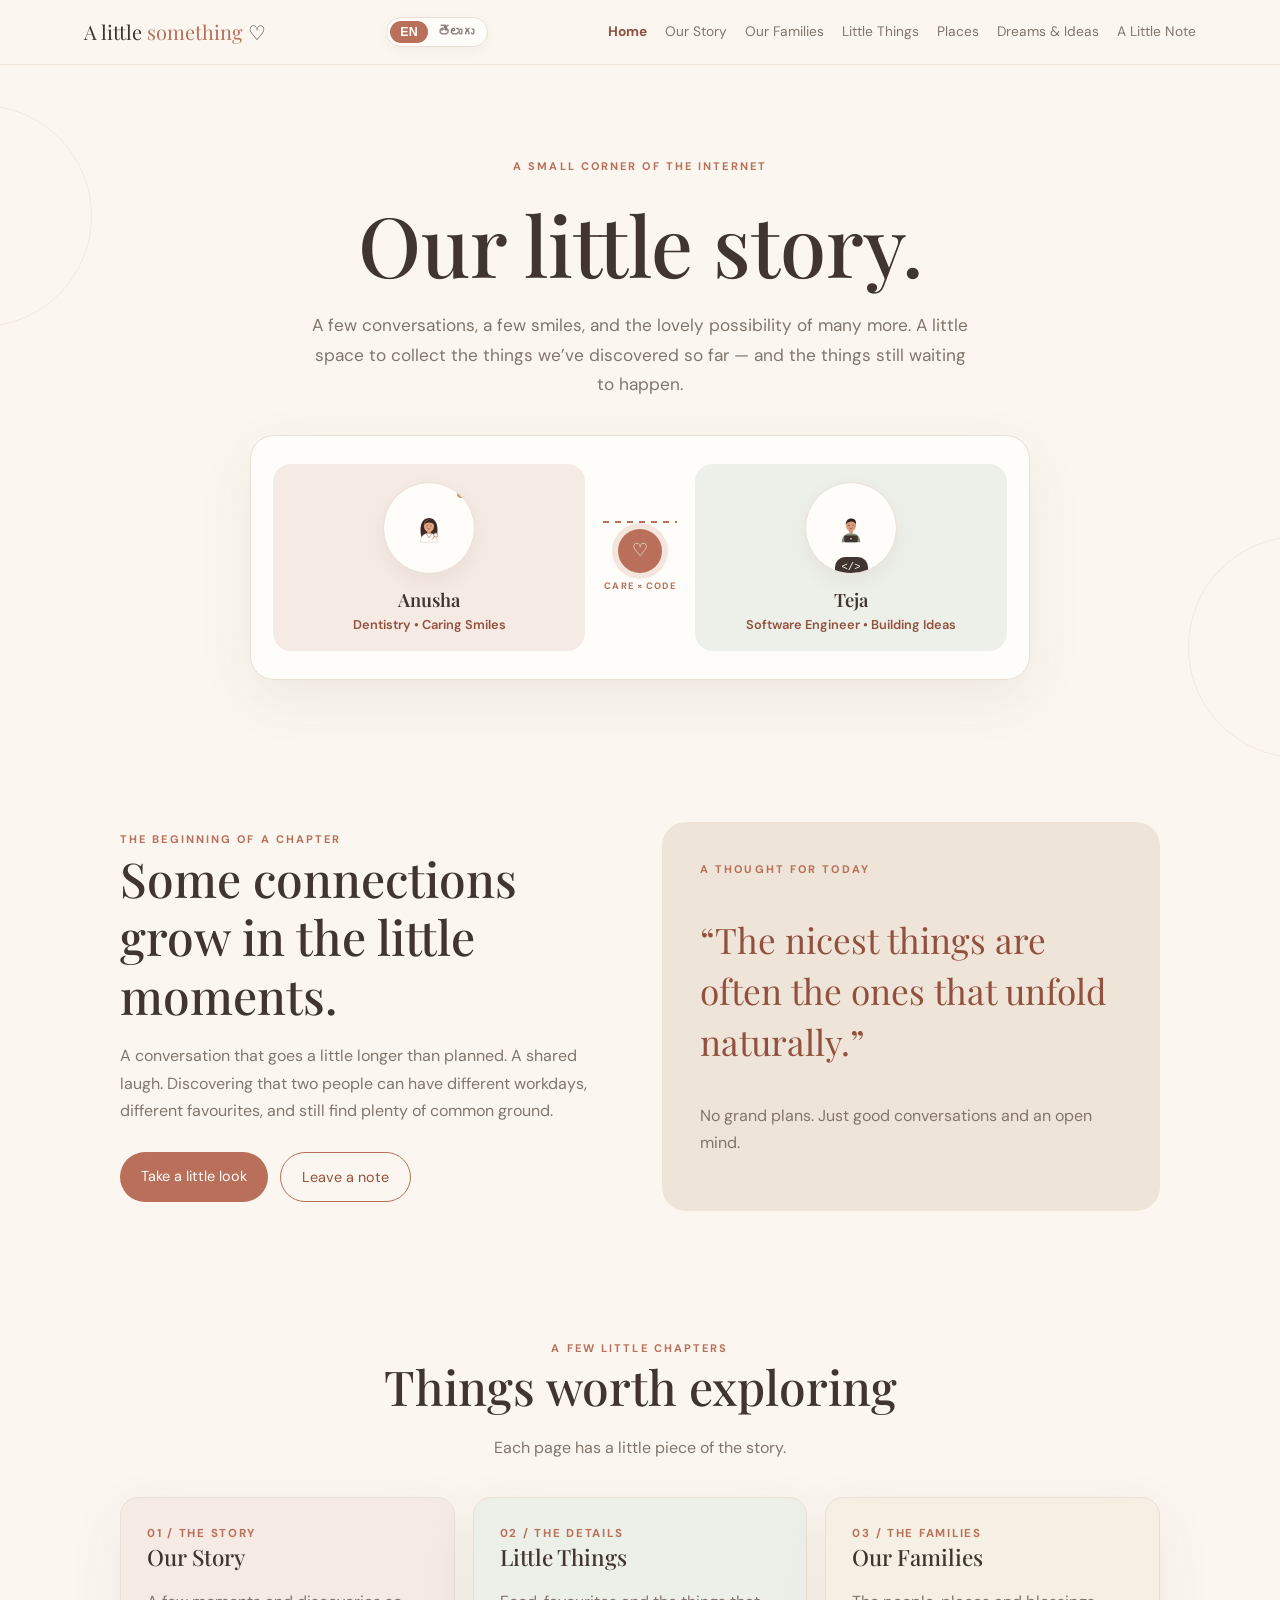
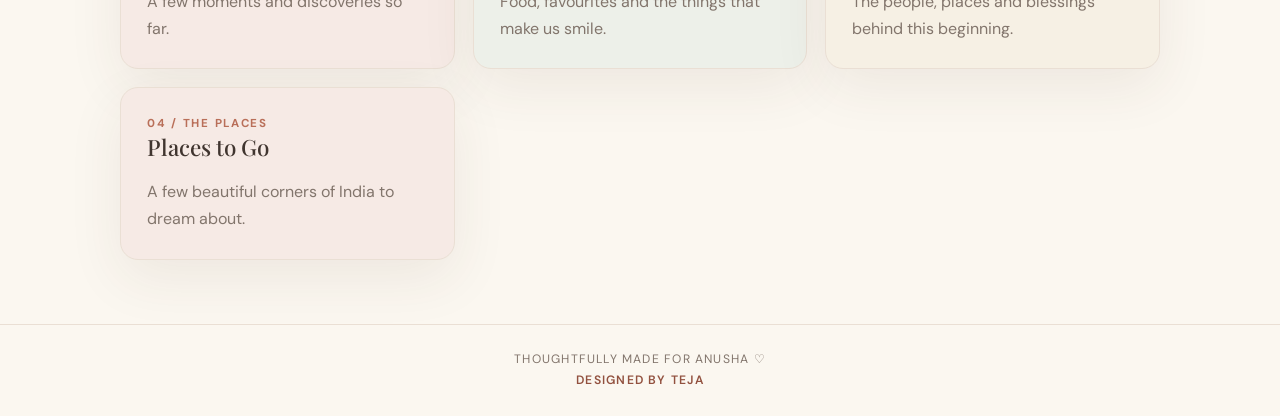
==== index.html @ d10ce938 "Add files via upload" ====
<!doctype html>
<html lang="en">
<head>
  <meta charset="utf-8">
  <meta name="viewport" content="width=device-width, initial-scale=1">
  <meta name="robots" content="noindex, nofollow">
  <meta name="theme-color" content="#fbf7f0">
  <meta name="description" content="A little something, thoughtfully made for Anusha.">
  <title>Home | A little something</title>
  <link rel="stylesheet" href="styles.css">
</head>
<body>
<header class="site-header">
  <div class="nav-wrap">
    <a class="brand" href="index.html" data-i18n="brand">A little <span>something</span> ♡</a>
    <div class="header-controls">
      <button id="langToggle" class="lang-toggle" type="button" aria-label="Switch language">
        <span class="lang-opt active" data-lang="en">EN</span>
        <span class="lang-opt" data-lang="te">తెలుగు</span>
      </button>
      <button class="menu-toggle" type="button" aria-label="Toggle navigation">Menu</button>
    </div>
    <nav class="nav">
      <a href="index.html" data-i18n="nav.home">Home</a>
      <a href="our-story.html" data-i18n="nav.story">Our Story</a>
      <a href="our-families.html" data-i18n="nav.families">Our Families</a>
      <a href="little-things.html" data-i18n="nav.things">Little Things</a>
      <a href="places.html" data-i18n="nav.places">Places</a>
      <a href="dreams.html" data-i18n="nav.dreams">Dreams & Ideas</a>
      <a href="a-little-note.html" data-i18n="nav.note">A Little Note</a>
    </nav>
  </div>
</header>
<main>
  <section class="hero">
    <div class="container reveal">
      <div class="eyebrow" data-i18n="home.eyebrow">A small corner of the internet</div>
      <h1 data-i18n="home.title">Our little story.</h1>
      <p class="lead" data-i18n="home.lead">A few conversations, a few smiles, and the lovely possibility of many more. A little space to collect the things we’ve discovered so far — and the things still waiting to happen.</p>
      <div class="duo-stage" aria-label="Anusha Dentistry and Teja Software Engineering 2D illustration">
        <div class="duo-node anusha-node">
          <div class="duo-icon-box" style="width:92px;height:92px;overflow:hidden">
            <span class="sparkle-dot"></span>
            <!-- 2D Human-Emulated Dentist Portrait (Anusha) -->
            <svg viewBox="0 0 96 96" width="88" height="88" fill="none" xmlns="http://www.w3.org/2000/svg">
              <path d="M24 52C24 31 35 20 48 20C61 20 72 31 72 52C72 68 68 80 62 84H34C28 80 24 68 24 52Z" fill="#3B2B26"/>
              <path d="M24 88C24 72 34 63 48 63C62 63 72 72 72 88H24Z" fill="#FFFDF9" stroke="#D9C8B8" stroke-width="1.5"/>
              <path d="M40 64L48 76L56 64" stroke="#B96F59" stroke-width="1.8" stroke-linecap="round"/>
              <rect x="43" y="54" width="10" height="11" rx="4" fill="#D99B78"/>
              <path d="M34 42C34 31 40 25 48 25C56 25 62 31 62 42C62 52 56 59 48 59C40 59 34 52 34 42Z" fill="#E3A784"/>
              <path d="M34 40C36 29 43 24 52 25C58 26 62 31 62 39C57 33 50 31 43 33C38 34 36 37 34 40Z" fill="#3B2B26"/>
              <circle cx="48" cy="37" r="1.2" fill="#92513F"/>
              <path d="M41 42C42 40.8 43.5 40.8 44.5 42" stroke="#3B2B26" stroke-width="1.5" stroke-linecap="round"/>
              <path d="M51.5 42C52.5 40.8 54 40.8 55 42" stroke="#3B2B26" stroke-width="1.5" stroke-linecap="round"/>
              <path d="M44 49C46 51.5 50 51.5 52 49" stroke="#7A3E2E" stroke-width="1.6" stroke-linecap="round"/>
              <!-- Stethoscope / Dental Mirror Accent -->
              <circle cx="67" cy="68" r="6" fill="#F2E4DE" stroke="#B96F59" stroke-width="1.5"/>
              <path d="M63 72L57 80" stroke="#B96F59" stroke-width="1.8" stroke-linecap="round"/>
            </svg>
          </div>
          <div class="duo-name" data-i18n="duo.anusha.name">Anusha</div>
          <div class="duo-role" data-i18n="duo.anusha.role">Dentistry • Caring Smiles</div>
        </div>

        <div class="duo-bridge">
          <div class="bridge-line"></div>
          <div class="bridge-heart">♡</div>
          <span class="eyebrow" style="font-size:.58rem;letter-spacing:.12em" data-i18n="duo.caption">Care × Code</span>
        </div>

        <div class="duo-node teja-node">
          <div class="duo-icon-box" style="width:92px;height:92px;overflow:hidden">
            <!-- 2D Human-Emulated Software Engineer Portrait (Teja) -->
            <svg viewBox="0 0 96 96" width="88" height="88" fill="none" xmlns="http://www.w3.org/2000/svg">
              <path d="M22 88C22 72 33 63 48 63C63 63 74 72 74 88H22Z" fill="#7E8F73"/>
              <rect x="43" y="54" width="10" height="11" rx="4" fill="#CF906E"/>
              <path d="M34 41C34 30 40 24 48 24C56 24 62 30 62 41C62 51 56 58 48 58C40 58 34 51 34 41Z" fill="#DA9C7A"/>
              <path d="M33 39C33 27 40 20 50 21C59 22 64 28 62 38C59 31 53 29 46 30C39 31 35 34 33 39Z" fill="#2F2420"/>
              <path d="M40 41C41.2 39.8 42.8 39.8 44 41" stroke="#2F2420" stroke-width="1.5" stroke-linecap="round"/>
              <path d="M52 41C53.2 39.8 54.8 39.8 56 41" stroke="#2F2420" stroke-width="1.5" stroke-linecap="round"/>
              <path d="M44 48C46.5 50.5 50 50.5 52 48" stroke="#6E3929" stroke-width="1.6" stroke-linecap="round"/>
              <!-- Laptop -->
              <rect x="29" y="69" width="38" height="19" rx="3" fill="#40352F"/>
              <circle cx="48" cy="78.5" r="2.2" fill="#FBF7F0"/>
            </svg>
            <span class="code-badge">&lt;/&gt;</span>
          </div>
          <div class="duo-name" data-i18n="duo.teja.name">Teja</div>
          <div class="duo-role" data-i18n="duo.teja.role">Software Engineer • Building Ideas</div>
        </div>
      </div>
    </div>
  </section>

  <section class="section">
    <div class="container split">
      <div>
        <div class="eyebrow" data-i18n="home.sec1.eyebrow">The beginning of a chapter</div>
        <h2 data-i18n="home.sec1.title">Some connections grow in the little moments.</h2>
        <p class="muted" data-i18n="home.sec1.p">A conversation that goes a little longer than planned. A shared laugh. Discovering that two people can have different workdays, different favourites, and still find plenty of common ground.</p>
        <div class="actions" style="justify-content:flex-start">
          <a class="btn" href="our-story.html" data-i18n="home.btn.story">Take a little look</a>
          <a class="btn btn-outline" href="a-little-note.html" data-i18n="home.btn.note">Leave a note</a>
        </div>
      </div>
      <div class="note-panel">
        <div class="eyebrow" data-i18n="home.thought.eyebrow">A thought for today</div>
        <p class="quote" data-i18n="home.thought.quote">“The nicest things are often the ones that unfold naturally.”</p>
        <p class="muted" data-i18n="home.thought.sub">No grand plans. Just good conversations and an open mind.</p>
      </div>
    </div>
  </section>

  <section class="section">
    <div class="container">
      <div class="section-head">
        <div class="eyebrow" data-i18n="home.chapters.eyebrow">A few little chapters</div>
        <h2 data-i18n="home.chapters.title">Things worth exploring</h2>
        <p data-i18n="home.chapters.sub">Each page has a little piece of the story.</p>
      </div>
      <div class="grid">
        <a class="card soft-rose" href="our-story.html"><span class="number" data-i18n="home.card1.num">01 / THE STORY</span><h3 data-i18n="home.card1.title">Our Story</h3><p data-i18n="home.card1.p">A few moments and discoveries so far.</p></a>
        <a class="card soft-sage" href="little-things.html"><span class="number" data-i18n="home.card2.num">02 / THE DETAILS</span><h3 data-i18n="home.card2.title">Little Things</h3><p data-i18n="home.card2.p">Food, favourites and the things that make us smile.</p></a>
        <a class="card soft-gold" href="our-families.html"><span class="number" data-i18n="home.card3.num">03 / THE FAMILIES</span><h3 data-i18n="home.card3.title">Our Families</h3><p data-i18n="home.card3.p">The people, places and blessings behind this beginning.</p></a>
        <a class="card soft-rose" href="places.html"><span class="number" data-i18n="home.card4.num">04 / THE PLACES</span><h3 data-i18n="home.card4.title">Places to Go</h3><p data-i18n="home.card4.p">A few beautiful corners of India to dream about.</p></a>
      </div>
    </div>
  </section>
</main>
<footer class="footer">
  <span data-i18n="footer.line1">THOUGHTFULLY MADE FOR ANUSHA <span>♡</span></span>
  <strong data-i18n="footer.line2">DESIGNED BY TEJA</strong>
</footer>
<script src="script.js"></script>
</body>
</html>
---- styles.css ----
@import url('https://fonts.googleapis.com/css2?family=DM+Sans:wght@400;500;600;700&family=Noto+Sans+Telugu:wght@400;500;600;700&family=Playfair+Display:wght@400;500;600;700&display=swap');

:root {
  --cream:#fbf7f0; --paper:#fffdf9; --ink:#40352f; --muted:#82756c;
  --terra:#b96f59; --terra-dark:#92513f; --rose:#ead3cc; --sage:#aab6a0;
  --gold:#c6a56b; --line:#eadfd4; --shadow:0 18px 55px rgba(76,52,39,.08);
}
*{box-sizing:border-box}
html{scroll-behavior:smooth}
body{margin:0;background:var(--cream);color:var(--ink);font-family:'DM Sans','Noto Sans Telugu',sans-serif;line-height:1.7;overflow-x:hidden}
a{color:inherit;text-decoration:none}
img{max-width:100%}
.site-header{position:sticky;top:0;z-index:20;background:rgba(251,247,240,.92);backdrop-filter:blur(14px);border-bottom:1px solid rgba(234,223,212,.8)}
.nav-wrap{max-width:1160px;margin:auto;padding:15px 24px;display:flex;align-items:center;justify-content:space-between;gap:16px;position:relative}
.brand{font-family:'Playfair Display','Noto Sans Telugu',serif;font-size:1.25rem;white-space:nowrap}
.brand span{color:var(--terra)}
.header-controls{display:flex;align-items:center;gap:10px;flex-shrink:0}
.nav{display:flex;align-items:center;gap:18px;flex-wrap:wrap}
.nav a{font-size:.86rem;color:var(--muted);transition:.2s}
.nav a:hover,.nav a.active{color:var(--terra-dark)}
.nav a.active{font-weight:700}

/* Language Toggle Pill */
.lang-toggle{
  display:inline-flex;align-items:center;background:var(--paper);
  border:1px solid var(--line);border-radius:30px;padding:3px;
  cursor:pointer;font-size:.78rem;font-weight:600;color:var(--muted);
  box-shadow:0 4px 12px rgba(76,52,39,.05);transition:.2s;white-space:nowrap;
}
.lang-toggle:hover{border-color:var(--terra)}
.lang-opt{padding:4px 10px;border-radius:24px;transition:.25s ease}
.lang-opt.active{background:var(--terra);color:#fff}

.menu-toggle{display:none;border:1px solid var(--line);background:var(--paper);border-radius:30px;padding:8px 13px;color:var(--ink);cursor:pointer;white-space:nowrap}
main{min-height:70vh}
.container{width:min(100% - 44px,1040px);margin:auto}
.hero{padding:92px 0 78px;text-align:center;position:relative;overflow:hidden}
.eyebrow{letter-spacing:.19em;text-transform:uppercase;font-size:.69rem;color:var(--terra);font-weight:700}
h1,h2,h3{font-family:'Playfair Display','Noto Sans Telugu',serif;font-weight:500;line-height:1.22}
h1{font-size:clamp(2.6rem,6.5vw,5.2rem);margin:17px 0}
h2{font-size:clamp(1.9rem,3.8vw,3rem);margin:0 0 18px}
h3{font-size:1.4rem;margin:0 0 9px}
.lead{font-size:1.08rem;color:var(--muted);max-width:660px;margin:0 auto}
.hero-mark{width:74px;height:74px;border:1px solid var(--gold);border-radius:50%;display:grid;place-items:center;margin:30px auto 0;color:var(--terra);font-family:'Playfair Display',serif;font-size:1.8rem}
.hero:before,.hero:after{content:"";position:absolute;border:1px solid var(--rose);border-radius:50%;width:220px;height:220px;opacity:.45;pointer-events:none}
.hero:before{left:-130px;top:40px}.hero:after{right:-130px;bottom:0}
.section{padding:64px 0}
.section-head{text-align:center;max-width:680px;margin:0 auto 36px}
.section-head p,.muted{color:var(--muted)}
.grid{display:grid;grid-template-columns:repeat(3,minmax(0,1fr));gap:18px;align-items:stretch}
.grid.two{grid-template-columns:repeat(2,1fr)}
.card{background:var(--paper);border:1px solid var(--line);border-radius:18px;padding:26px;box-shadow:var(--shadow);height:100%;display:flex;flex-direction:column;align-items:flex-start}
.card.soft-rose{background:#f6eae5}.card.soft-sage{background:#edf0e9}.card.soft-gold{background:#f6f0e4}
.card .number{font-size:.72rem;letter-spacing:.15em;color:var(--terra);font-weight:700}
.card p{color:var(--muted);margin:8px 0 0;flex:1 0 auto;width:100%}
.pill{display:inline-block;background:#f2e4de;color:var(--terra-dark);border-radius:30px;padding:6px 12px;font-size:.75rem;margin:12px 5px 0 0;align-self:flex-start}
.split{display:grid;grid-template-columns:1fr 1fr;gap:44px;align-items:center}
.quote{font-family:'Playfair Display','Noto Sans Telugu',serif;font-size:clamp(1.5rem,2.8vw,2.2rem);line-height:1.45;color:var(--terra-dark)}
.note-panel{background:#efe4d8;border-radius:24px;padding:38px}
.btn{display:inline-block;background:var(--terra);color:white;padding:12px 21px;border-radius:30px;font-size:.9rem;transition:.2s;border:0;cursor:pointer}
.btn:hover{background:var(--terra-dark);transform:translateY(-2px)}
.btn-outline{background:transparent;color:var(--terra-dark);border:1px solid var(--terra)}
.btn-outline:hover{color:white}
.actions{display:flex;gap:12px;justify-content:center;flex-wrap:wrap;margin-top:28px}
.destination{min-height:210px;display:flex;flex-direction:column;justify-content:flex-end;background:linear-gradient(145deg,#efe0d6,#e8d8c8);position:relative;overflow:hidden}
.destination:nth-child(2n){background:linear-gradient(145deg,#e8ede4,#dce4d7)}
.destination:before{content:"";position:absolute;width:160px;height:160px;border:1px solid rgba(185,111,89,.3);border-radius:50%;top:-55px;right:-30px}
.destination p{max-width:280px}
.form-card{max-width:760px;margin:auto;background:var(--paper);padding:32px;border:1px solid var(--line);border-radius:20px;box-shadow:var(--shadow)}
.form-grid{display:grid;grid-template-columns:1fr 1fr;gap:18px}
.field{display:flex;flex-direction:column;gap:7px}
.field.full{grid-column:1/-1}
label{font-size:.85rem;font-weight:600}
input,select,textarea{width:100%;padding:12px 14px;border:1px solid var(--line);border-radius:11px;background:#fffefa;color:var(--ink);font:inherit}
textarea{min-height:105px;resize:vertical}
.form-status{color:var(--terra-dark);font-size:.9rem;margin-top:14px}
.footer{border-top:1px solid var(--line);padding:18px 20px;text-align:center;color:var(--muted);font-size:.76rem;letter-spacing:.1em;min-height:92px;display:flex;flex-direction:column;align-items:center;justify-content:center;line-height:1.7}
.footer strong{color:var(--terra-dark);font-weight:600}
.reveal{animation:rise .7s both}
@keyframes rise{from{opacity:0;transform:translateY(16px)}to{opacity:1;transform:translateY(0)}}

/* =========================================================
   ANIMATION 1: DENTISTRY (ANUSHA) x SOFTWARE (TEJA)
   ========================================================= */
.duo-stage{
  max-width:780px;width:100%;margin:36px auto 0;padding:clamp(18px,4vw,28px) clamp(14px,3vw,22px);
  background:var(--paper);border:1px solid var(--line);border-radius:24px;
  box-shadow:var(--shadow);display:grid;grid-template-columns:minmax(0,1fr) auto minmax(0,1fr);
  align-items:center;gap:clamp(10px,2.5vw,18px);position:relative;overflow:hidden;
}
.duo-node{
  display:flex;flex-direction:column;align-items:center;text-align:center;
  padding:clamp(12px,2.5vw,18px);border-radius:18px;position:relative;z-index:2;min-width:0;
}
.duo-node.anusha-node{background:#f6eae5}
.duo-node.teja-node{background:#edf0e9}
.duo-icon-box{
  width:clamp(58px,11vw,74px);height:clamp(58px,11vw,74px);border-radius:50%;background:var(--paper);
  border:1px solid var(--line);display:grid;place-items:center;
  margin-bottom:10px;position:relative;box-shadow:0 8px 20px rgba(76,52,39,.06);
  animation:floatSlow 3.6s ease-in-out infinite;flex-shrink:0;
}
.duo-icon-box svg{width:clamp(26px,5vw,34px);height:clamp(26px,5vw,34px)}
.teja-node .duo-icon-box{animation-delay:1.8s}
.sparkle-dot{
  position:absolute;width:8px;height:8px;background:var(--gold);
  border-radius:50%;top:7px;right:9px;animation:twinkle 2s infinite;
}
.code-badge{
  position:absolute;bottom:-6px;background:var(--ink);color:#fbf7f0;
  font-family:monospace;font-size:.66rem;padding:2px 7px;border-radius:10px;
  animation:pulseCode 2.4s infinite;
}
.duo-bridge{
  display:flex;flex-direction:column;align-items:center;gap:6px;position:relative;min-width:74px;flex-shrink:0;
}
.bridge-line{
  width:100%;height:2px;
  background:repeating-linear-gradient(90deg,var(--terra) 0 6px,transparent 6px 12px);
  animation:dashFlow 1.4s linear infinite;
}
.bridge-heart{
  width:clamp(36px,7vw,44px);height:clamp(36px,7vw,44px);border-radius:50%;background:var(--terra);color:#fff;
  display:grid;place-items:center;font-size:clamp(.95rem,2vw,1.15rem);
  box-shadow:0 0 0 6px rgba(185,111,89,.16);
  animation:heartBeat 1.8s ease-in-out infinite;
}
.duo-name{font-family:'Playfair Display','Noto Sans Telugu',serif;font-weight:600;font-size:clamp(1rem,2.4vw,1.15rem);color:var(--ink);word-break:break-word}
.duo-role{font-size:clamp(.72rem,1.8vw,.8rem);color:var(--terra-dark);font-weight:600;line-height:1.35;word-break:break-word}

/* =========================================================
   ANIMATION 2: EATING FOOD TOGETHER (LITTLE THINGS)
   ========================================================= */
.food-stage{
  max-width:740px;width:100%;margin:34px auto 0;background:var(--paper);
  border:1px solid var(--line);border-radius:24px;padding:clamp(20px,4vw,30px) clamp(14px,3vw,24px);
  box-shadow:var(--shadow);text-align:center;position:relative;overflow:hidden;
}
.table-scene{
  display:grid;grid-template-columns:minmax(0,1fr) auto minmax(0,1fr);
  align-items:center;justify-items:center;gap:clamp(10px,3vw,26px);
  margin:14px auto 8px;max-width:560px;
}
.dish-card{
  width:100%;max-width:190px;padding:clamp(12px,2.5vw,16px) clamp(10px,2vw,14px);
  border-radius:20px;border:1px solid var(--line);position:relative;min-width:0;
}
.dish-sweet{background:#f6eae5;animation:slideMeetLeft 3.8s ease-in-out infinite}
.dish-veggie{background:#edf0e9;animation:slideMeetRight 3.8s ease-in-out infinite}
.dish-emoji{font-size:clamp(1.5rem,4.5vw,2.1rem);line-height:1.2}
.dish-label{font-weight:600;font-size:clamp(.76rem,2vw,.88rem);margin-top:6px;line-height:1.35;word-break:break-word}
.steam-wrap{display:flex;justify-content:center;gap:6px;height:16px;margin-bottom:4px}
.steam{
  width:3px;height:13px;background:var(--gold);border-radius:4px;opacity:0;
  animation:steamRise 2.2s ease-in-out infinite;
}
.steam:nth-child(2){animation-delay:.6s}
.steam:nth-child(3){animation-delay:1.2s}
.clink-badge{
  font-size:clamp(1.1rem,3vw,1.4rem);background:#f6f0e4;border:1px solid var(--gold);
  width:clamp(42px,8vw,52px);height:clamp(42px,8vw,52px);border-radius:50%;
  display:grid;place-items:center;flex-shrink:0;
  animation:popClink 3.8s ease-in-out infinite;
}

/* =========================================================
   ANIMATION 3: BUSINESS PLANNING BOARD (DREAMS & IDEAS)
   ========================================================= */
.biz-board{
  max-width:820px;width:100%;margin:34px auto 0;background:var(--paper);
  border:1px solid var(--line);border-radius:24px;padding:clamp(18px,4vw,28px);
  box-shadow:var(--shadow);position:relative;overflow:hidden;
  background-image:radial-gradient(var(--line) 1px, transparent 1px);
  background-size:18px 18px;
}
.biz-header{
  display:flex;justify-content:space-between;align-items:center;flex-wrap:wrap;gap:10px;
  border-bottom:1px dashed var(--gold);padding-bottom:12px;margin-bottom:20px;
}
.biz-status{
  font-size:.7rem;letter-spacing:.1em;text-transform:uppercase;
  background:#edf0e9;color:var(--terra-dark);padding:4px 12px;border-radius:20px;font-weight:700;
}
.biz-steps{
  display:grid;grid-template-columns:repeat(4,minmax(0,1fr));gap:14px;position:relative;
}
.sticky-note{
  padding:16px 14px;border-radius:14px;border:1px solid var(--line);
  text-align:left;box-shadow:0 8px 20px rgba(76,52,39,.06);min-width:0;
  animation:pinCard 6s ease-in-out infinite;
}
.sticky-note:nth-child(1){background:#f6eae5;animation-delay:0s}
.sticky-note:nth-child(2){background:#edf0e9;animation-delay:.8s}
.sticky-note:nth-child(3){background:#f6f0e4;animation-delay:1.6s}
.sticky-note:nth-child(4){background:#f2e4de;animation-delay:2.4s}
.sticky-tag{font-size:.68rem;font-weight:700;color:var(--terra);letter-spacing:.1em}
.sticky-title{font-family:'Playfair Display','Noto Sans Telugu',serif;font-size:1rem;margin:4px 0;color:var(--ink);line-height:1.3}
.sticky-desc{font-size:.8rem;color:var(--muted);line-height:1.45;word-break:break-word}
.progress-track{
  margin-top:20px;height:8px;background:#efe4d8;border-radius:10px;overflow:hidden;
}
.progress-fill{
  height:100%;width:35%;background:linear-gradient(90deg,var(--terra),var(--gold));
  border-radius:10px;animation:planGrow 5s ease-in-out infinite alternate;
}

@keyframes floatSlow{0%,100%{transform:translateY(0)}50%{transform:translateY(-7px)}}
@keyframes twinkle{0%,100%{transform:scale(.7);opacity:.4}50%{transform:scale(1.3);opacity:1}}
@keyframes pulseCode{0%,100%{opacity:.85}50%{opacity:1;transform:scale(1.05)}}
@keyframes dashFlow{from{background-position:0 0}to{background-position:24px 0}}
@keyframes heartBeat{0%,100%{transform:scale(1)}25%{transform:scale(1.14)}50%{transform:scale(1)}75%{transform:scale(1.1)}}
@keyframes slideMeetLeft{0%,100%{transform:translateX(0)}50%{transform:translateX(8px) rotate(1.5deg)}}
@keyframes slideMeetRight{0%,100%{transform:translateX(0)}50%{transform:translateX(-8px) rotate(-1.5deg)}}
@keyframes steamRise{0%{transform:translateY(4px);opacity:0}50%{opacity:.85}100%{transform:translateY(-10px);opacity:0}}
@keyframes popClink{0%,100%{transform:scale(.95)}50%{transform:scale(1.14) rotate(6deg)}}
@keyframes pinCard{0%,100%{transform:translateY(0)}50%{transform:translateY(-6px)}}
@keyframes planGrow{0%{width:28%}100%{width:92%}}

/* Tablet Breakpoint */
@media(max-width:960px){
  .biz-steps{grid-template-columns:repeat(2,minmax(0,1fr))}
  .grid{grid-template-columns:repeat(2,minmax(0,1fr))}
}

/* Mobile Breakpoint */
@media(max-width:760px){
  .nav-wrap{padding:12px 16px;gap:8px}
  .brand{font-size:1.05rem}
  .lang-toggle{font-size:.72rem;padding:2px}
  .lang-opt{padding:3px 8px}
  .menu-toggle{display:inline-flex;align-items:center;padding:6px 11px;font-size:.8rem}
  .nav{display:none;position:absolute;top:100%;left:0;right:0;background:var(--cream);padding:18px 20px 22px;border-bottom:1px solid var(--line);flex-direction:column;align-items:flex-start;gap:12px;box-shadow:0 12px 28px rgba(76,52,39,.08)}
  .nav.open{display:flex}
  .grid,.grid.two,.split,.biz-steps{grid-template-columns:1fr}
  .container{width:min(100% - 28px,1040px)}
  .hero{padding:64px 0 54px}
  .section{padding:44px 0}
  .form-grid{grid-template-columns:1fr}
  .field.full{grid-column:auto}
  .note-panel{padding:24px}
  .form-card{padding:22px 18px}
}

/* Extra-small screens (<= 480px) */
@media(max-width:480px){
  .duo-stage{grid-template-columns:1fr;gap:12px;padding:18px 14px}
  .duo-bridge{flex-direction:row;justify-content:center;width:100%;min-height:44px}
  .bridge-line{width:46px;height:2px}
  .table-scene{grid-template-columns:1fr;gap:10px}
  .dish-card{max-width:100%}
  .clink-badge{transform:rotate(90deg)}
}

@media(prefers-reduced-motion:reduce){
  *,*::before,*::after{animation-duration:.01ms !important;animation-iteration-count:1 !important;transition-duration:.01ms !important}
}


/* =========================================================
   2D EDITORIAL HUMAN-EMULATED ILLUSTRATION SCENES (FLAT/STORYBOOK)
   ========================================================= */
.illus-scene{
  width:100%;max-width:560px;margin:0 auto;display:block;
}
.illus-frame{
  background:linear-gradient(180deg,#fffdf9 0%,#f7efe6 100%);
  border:1px solid var(--line);border-radius:22px;padding:16px 14px 10px;
  margin:14px auto 10px;max-width:600px;position:relative;overflow:hidden;
}
.svg-steam{animation:svgSteam 2.8s ease-in-out infinite;transform-origin:center}
.svg-steam-2{animation:svgSteam 2.8s ease-in-out .9s infinite;transform-origin:center}
.svg-steam-3{animation:svgSteam 2.8s ease-in-out 1.7s infinite;transform-origin:center}
.svg-stir{animation:svgStir 3s ease-in-out infinite;transform-origin:175px 152px}
.svg-whisk{animation:svgWhisk 2.6s ease-in-out infinite;transform-origin:385px 150px}
.svg-heart-float{animation:svgHeartFloat 3.2s ease-in-out infinite;transform-origin:280px 72px}
.svg-head-left{animation:svgNodLeft 4s ease-in-out infinite;transform-origin:165px 108px}
.svg-head-right{animation:svgNodRight 4s ease-in-out .6s infinite;transform-origin:395px 102px}
.svg-sparkle{animation:twinkle 2.2s ease-in-out infinite;transform-origin:center}
.svg-cursor{animation:svgCursorMove 4.5s ease-in-out infinite}
.svg-chart-bar{animation:svgBarGrow 3.6s ease-in-out infinite alternate;transform-origin:bottom}

@keyframes svgSteam{
  0%{transform:translateY(4px) scaleY(.85);opacity:0}
  50%{opacity:.85}
  100%{transform:translateY(-12px) scaleY(1.1);opacity:0}
}
@keyframes svgStir{
  0%,100%{transform:rotate(-6deg) translateX(0)}
  50%{transform:rotate(7deg) translateX(4px)}
}
@keyframes svgWhisk{
  0%,100%{transform:rotate(6deg) translateX(0)}
  50%{transform:rotate(-7deg) translateX(-4px)}
}
@keyframes svgHeartFloat{
  0%,100%{transform:translateY(0) scale(1)}
  50%{transform:translateY(-7px) scale(1.12)}
}
@keyframes svgNodLeft{
  0%,100%{transform:rotate(0deg)}
  50%{transform:rotate(3deg)}
}
@keyframes svgNodRight{
  0%,100%{transform:rotate(0deg)}
  50%{transform:rotate(-3deg)}
}
@keyframes svgCursorMove{
  0%,100%{transform:translate(0,0)}
  33%{transform:translate(38px,-14px)}
  66%{transform:translate(72px,8px)}
}
@keyframes svgBarGrow{
  0%{transform:scaleY(.65)}
  100%{transform:scaleY(1.05)}
}

/* =========================================================
   STYLISH DESTINATION ARTWORK CARDS (PLACES PAGE)
   ========================================================= */
.destination-card{
  padding:0;overflow:hidden;border-radius:22px;
  transition:transform .32s cubic-bezier(.22,1,.36,1), box-shadow .32s ease;
}
.destination-card:hover{
  transform:translateY(-6px);
  box-shadow:0 24px 60px rgba(76,52,39,.13);
}
.dest-art{
  width:100%;aspect-ratio:16/9;overflow:hidden;position:relative;
  border-bottom:1px solid var(--line);
}
.dest-art svg{
  width:100%;height:100%;display:block;object-fit:cover;
  transition:transform .55s cubic-bezier(.22,1,.36,1);
}
.destination-card:hover .dest-art svg{
  transform:scale(1.05);
}
.dest-body{
  padding:22px 24px 26px;display:flex;flex-direction:column;flex:1;width:100%;
}
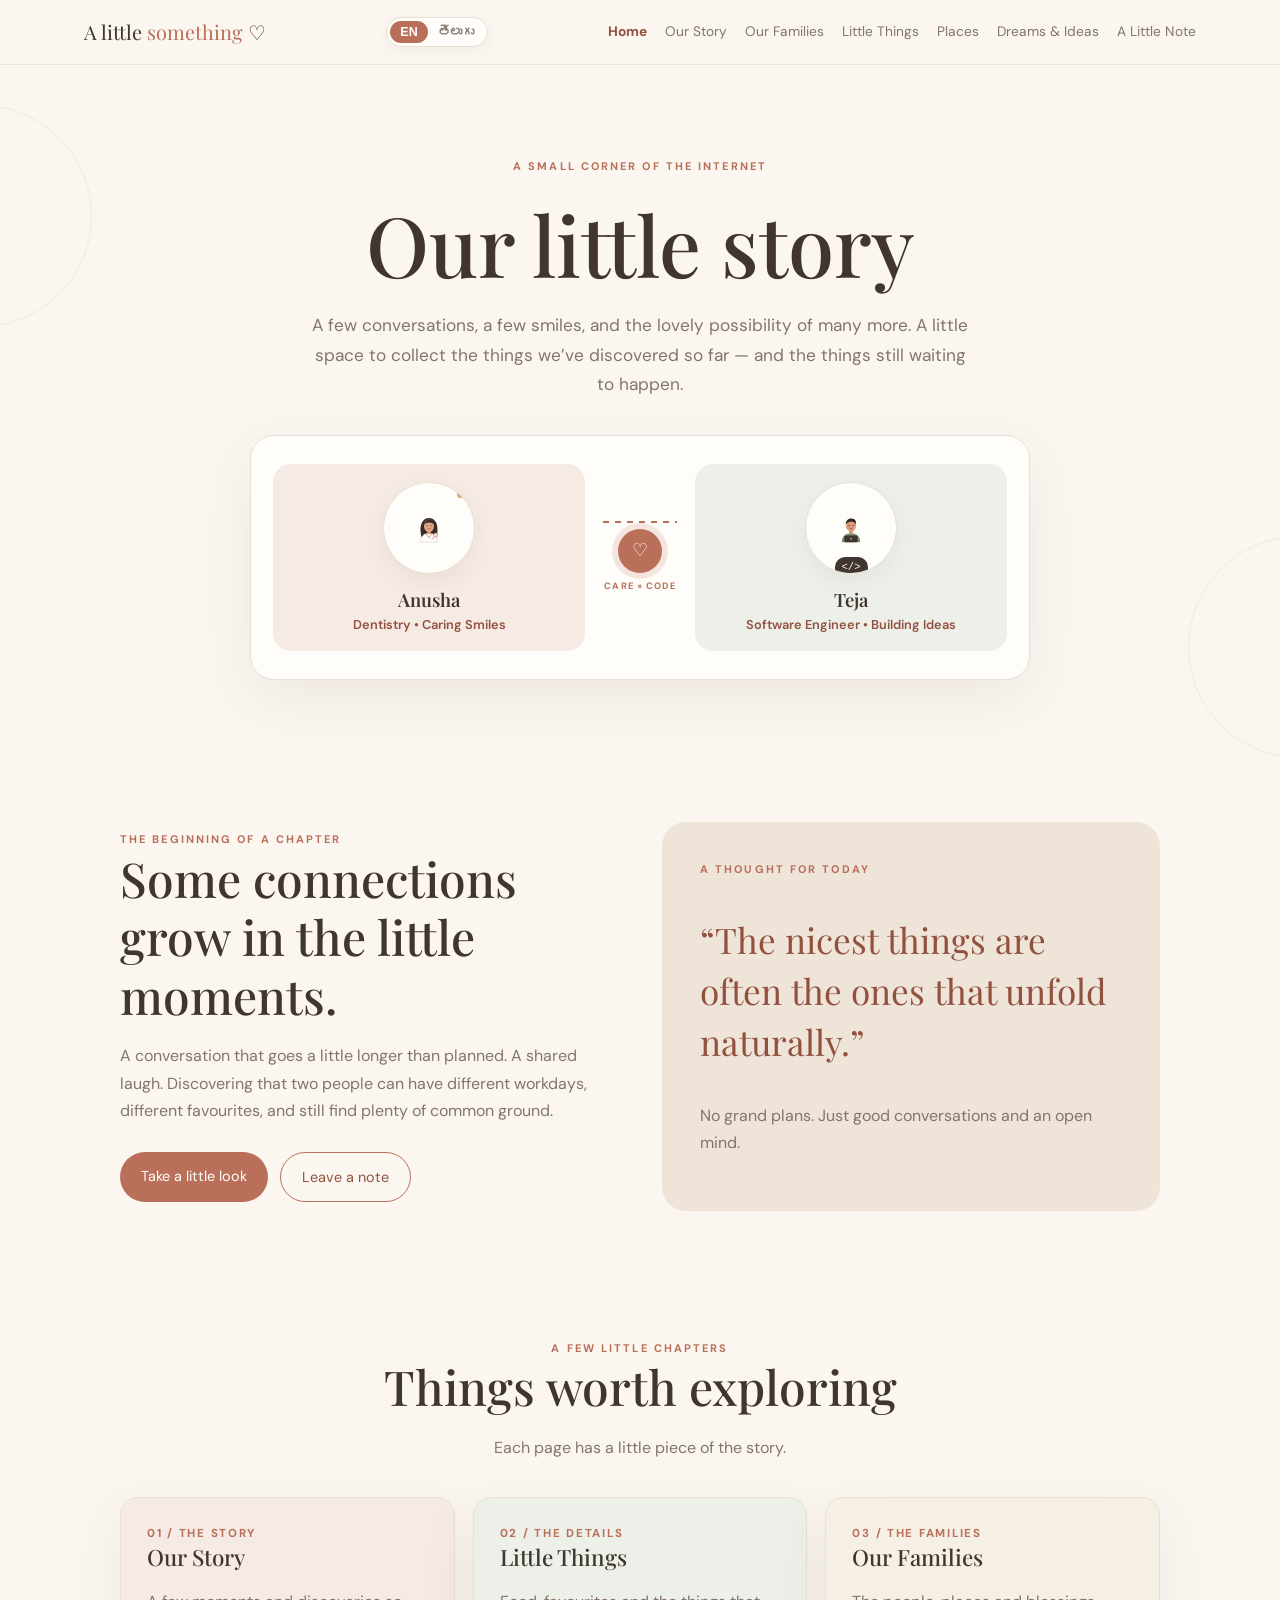
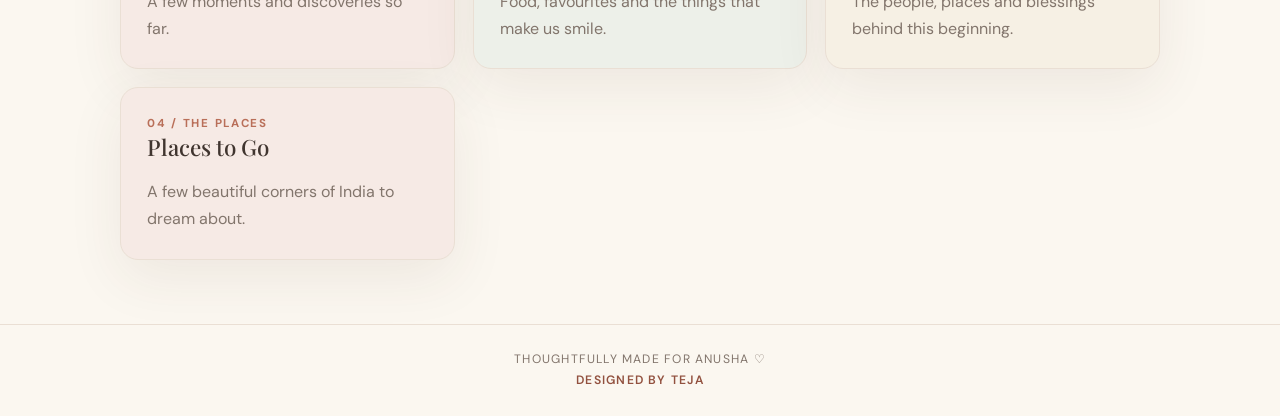
==== commit 0cdecdb1: "removed periods" ====
--- a/index.html
+++ b/index.html
@@ -35,7 +35,7 @@
   <section class="hero">
     <div class="container reveal">
       <div class="eyebrow" data-i18n="home.eyebrow">A small corner of the internet</div>
-      <h1 data-i18n="home.title">Our little story.</h1>
+      <h1 data-i18n="home.title">Our little story</h1>
       <p class="lead" data-i18n="home.lead">A few conversations, a few smiles, and the lovely possibility of many more. A little space to collect the things we’ve discovered so far — and the things still waiting to happen.</p>
       <div class="duo-stage" aria-label="Anusha Dentistry and Teja Software Engineering 2D illustration">
         <div class="duo-node anusha-node">
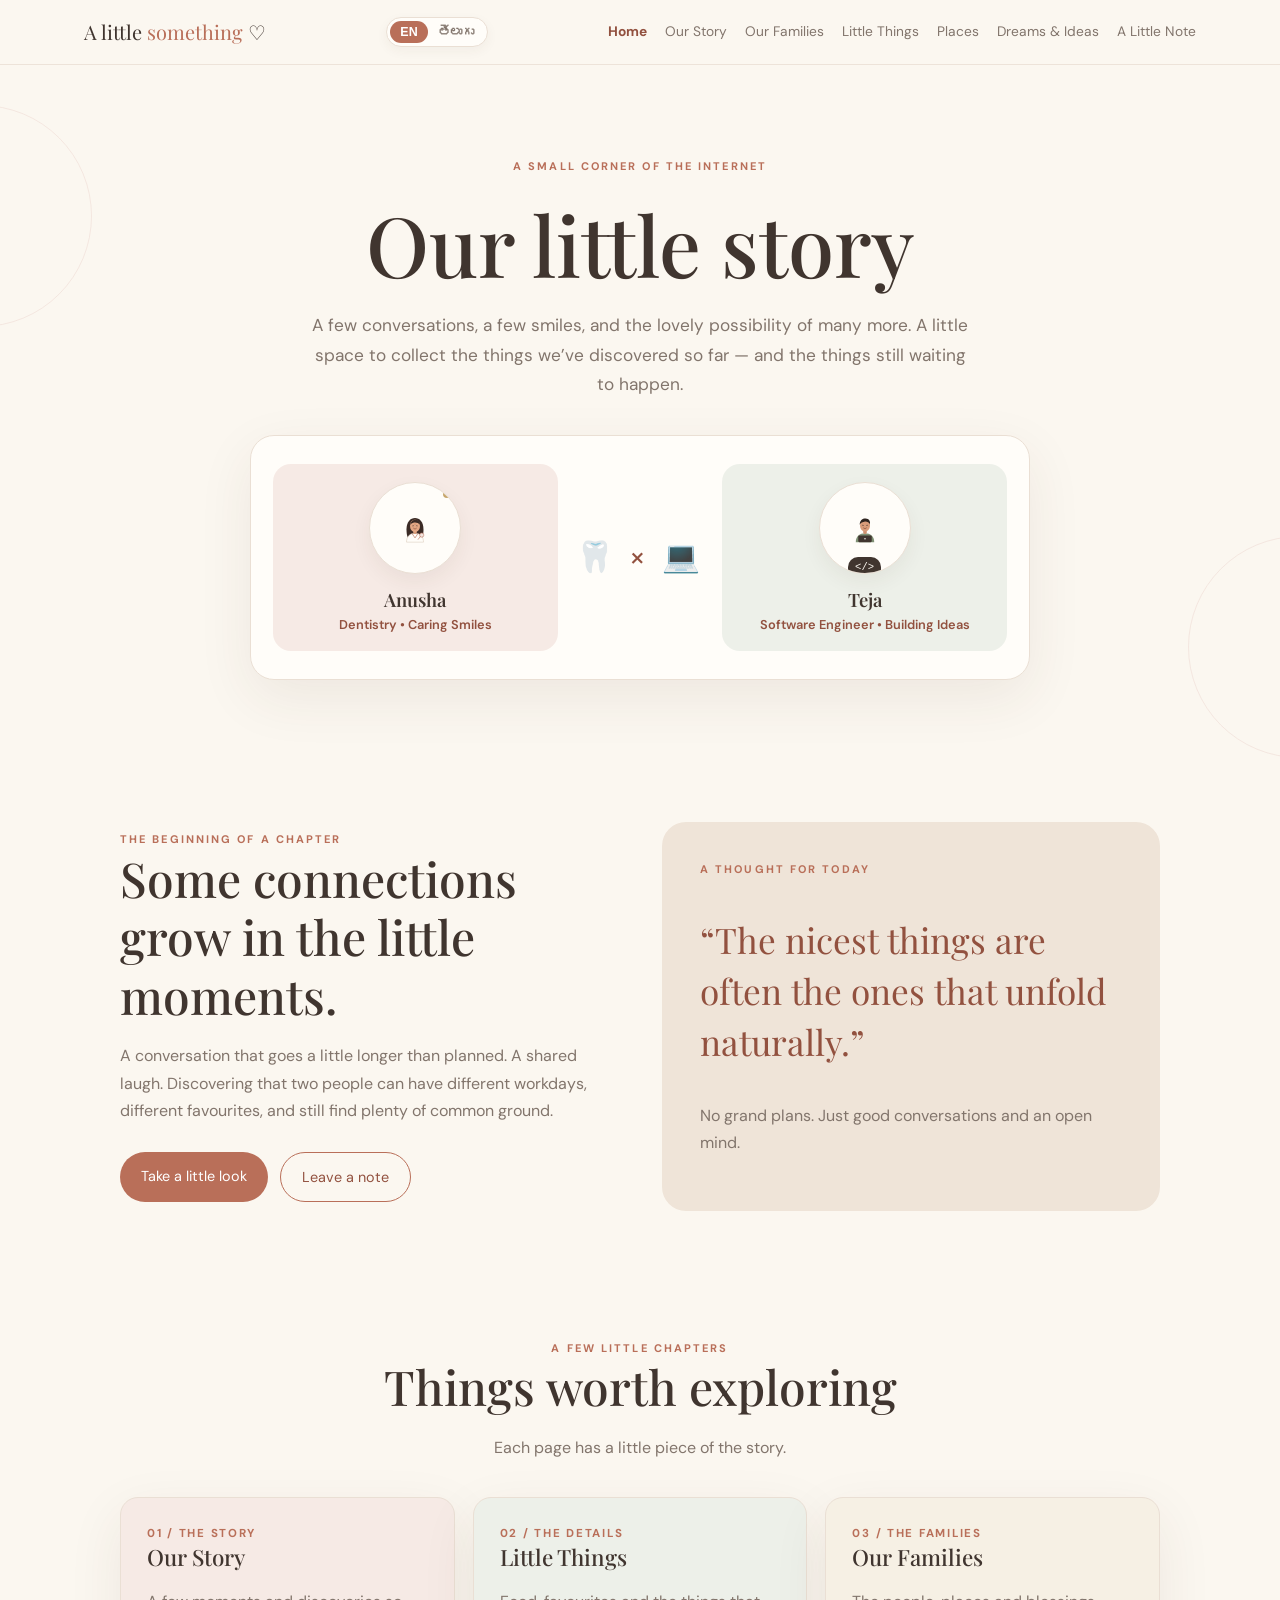
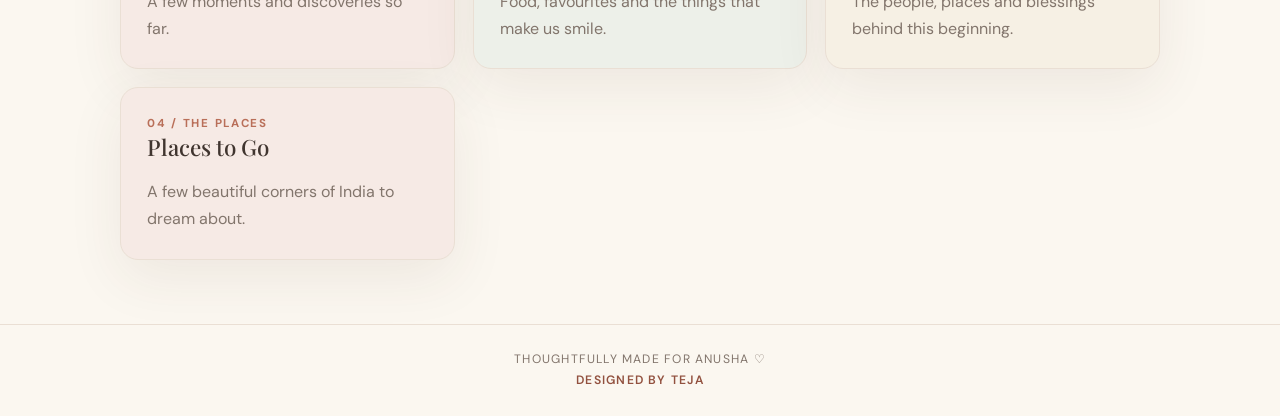
==== commit 146c9ff0: "remove dashes and heart" ====
--- a/index.html
+++ b/index.html
@@ -63,9 +63,7 @@
         </div>
 
         <div class="duo-bridge">
-          <div class="bridge-line"></div>
-          <div class="bridge-heart">♡</div>
-          <span class="eyebrow" style="font-size:.58rem;letter-spacing:.12em" data-i18n="duo.caption">Care × Code</span>
+          <span class="eyebrow bridge-caption" role="img" aria-label="Care and code">🦷 × 💻</span>
         </div>
 
         <div class="duo-node teja-node">
--- a/styles.css
+++ b/styles.css
@@ -339,3 +339,41 @@
 .dest-body{
   padding:22px 24px 26px;display:flex;flex-direction:column;flex:1;width:100%;
 }
+
+
+/* =========================================================
+   MOBILE READABILITY TWEAKS (tighter, more balanced text)
+   ========================================================= */
+@media(max-width:760px){
+  body{line-height:1.6}
+  .hero{padding:48px 0 44px}
+  .eyebrow{font-size:.64rem;letter-spacing:.14em;line-height:1.5}
+  h1{font-size:clamp(2.1rem,9vw,2.6rem);line-height:1.15;margin:12px 0 14px;text-wrap:balance}
+  h2{font-size:clamp(1.6rem,6.5vw,1.9rem);line-height:1.2;margin-bottom:14px;text-wrap:balance}
+  h3{font-size:1.25rem;line-height:1.25}
+  .lead{font-size:1rem;line-height:1.6;max-width:32em;text-wrap:pretty}
+  .section-head{margin-bottom:26px}
+  .section-head p,.muted{line-height:1.65;text-wrap:pretty}
+  .card{padding:22px}
+  .card p{line-height:1.6}
+  .quote{font-size:1.3rem;line-height:1.4;text-wrap:balance}
+  .hero-mark{width:60px;height:60px;margin-top:22px}
+  .split{gap:28px}
+  .actions{margin-top:22px}
+}
+
+/* Telugu glyphs are taller, so they need a little more line spacing */
+html[lang="te"] body{line-height:1.85}
+html[lang="te"] h1,html[lang="te"] h2,html[lang="te"] h3{line-height:1.4}
+@media(max-width:760px){
+  html[lang="te"] body,html[lang="te"] .lead,html[lang="te"] .muted{line-height:1.8}
+}
+
+/* Care × Code emoji caption: same look at every breakpoint */
+.duo-bridge .bridge-caption{
+  font-size:1.9rem;letter-spacing:.14em;line-height:1;white-space:nowrap;
+  text-transform:none;font-weight:400;color:var(--terra-dark);
+}
+@media(max-width:480px){
+  .duo-bridge{gap:0;min-height:48px}
+}
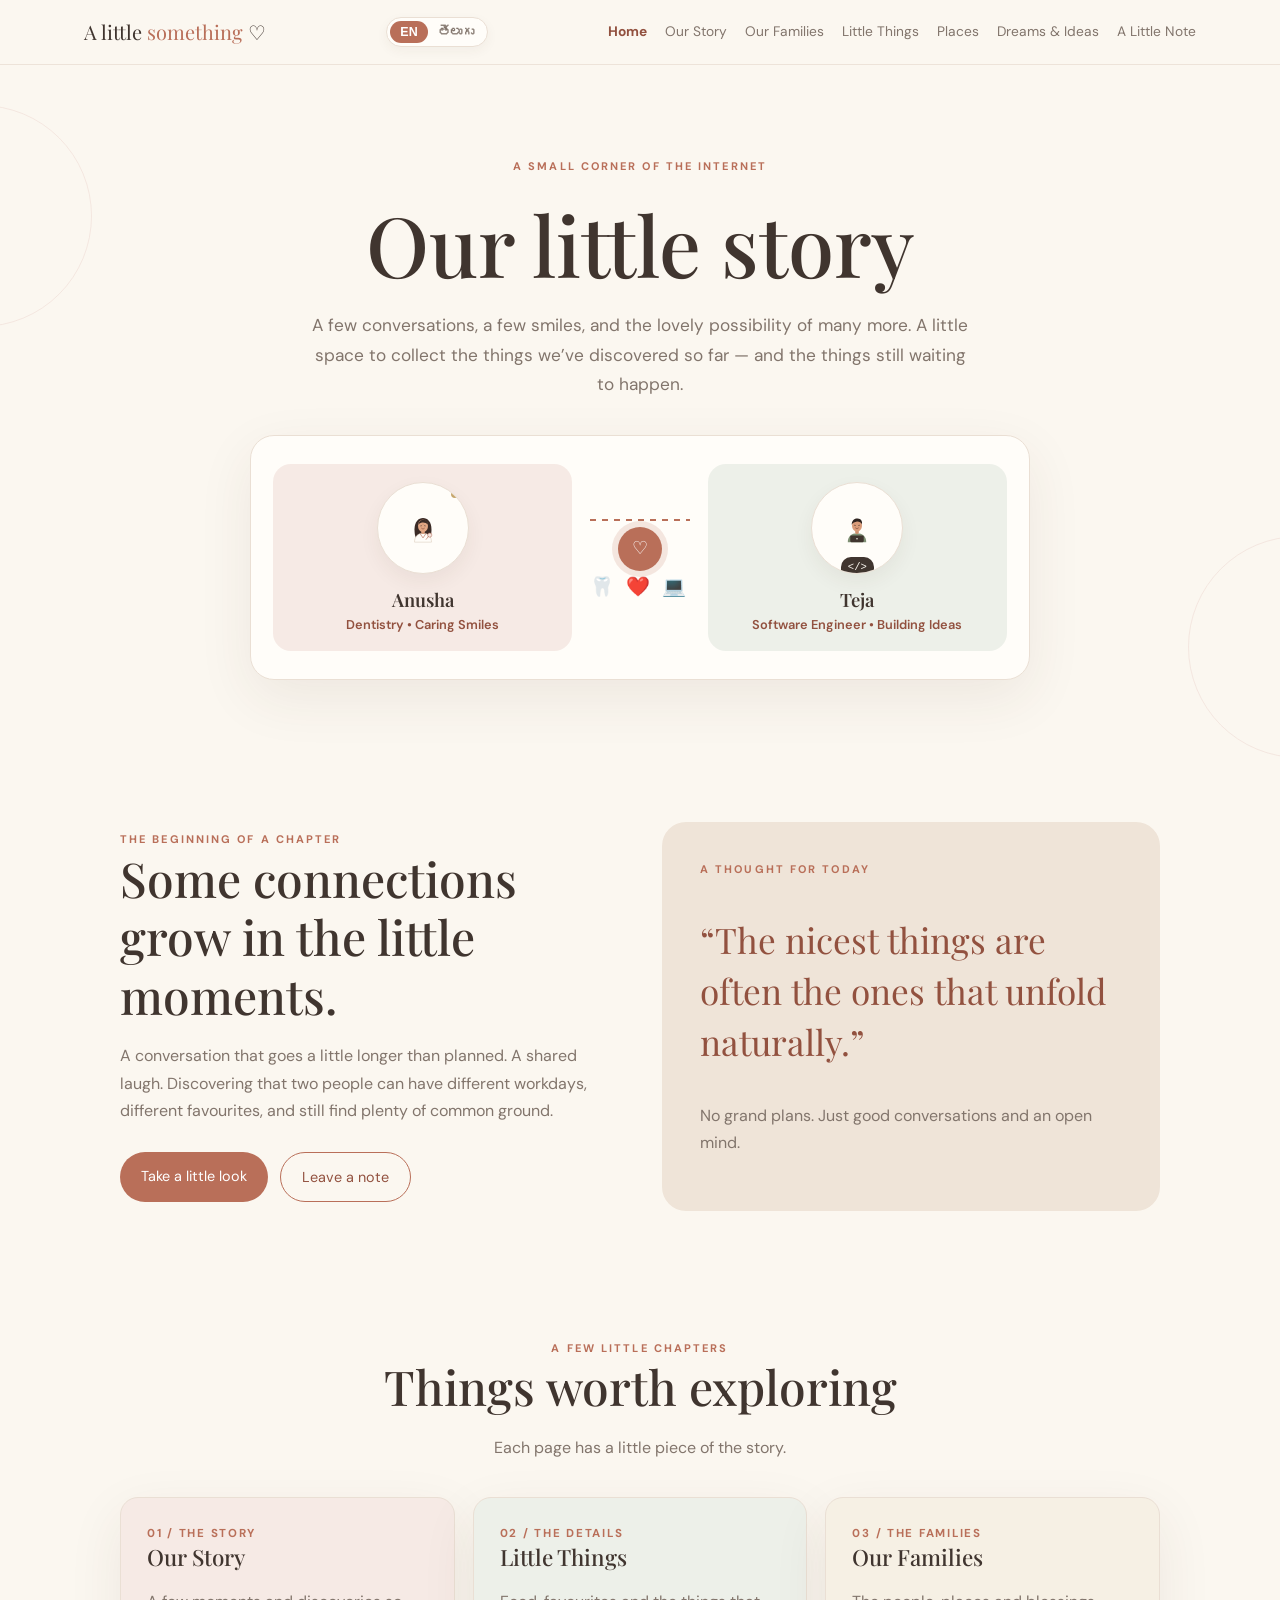
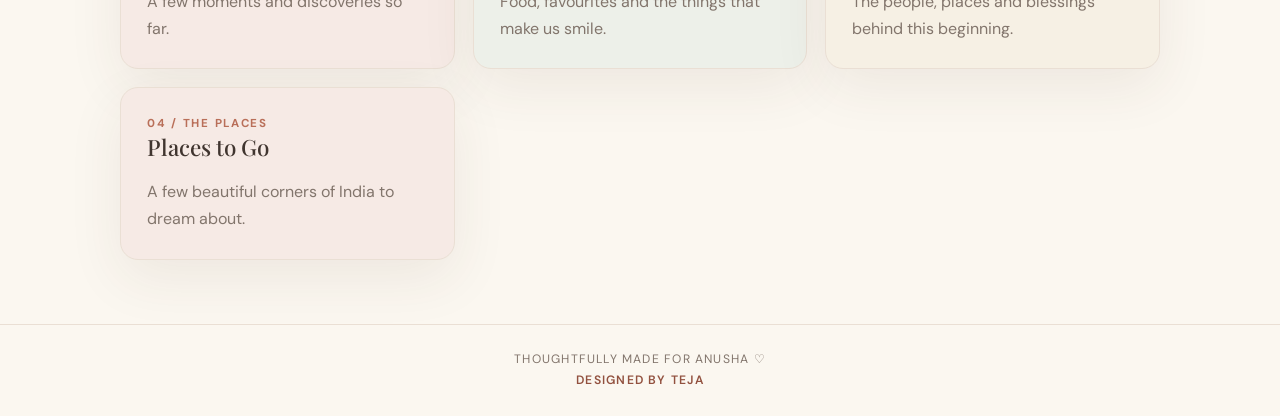
==== commit 9fab3644: "updates the emojis" ====
--- a/index.html
+++ b/index.html
@@ -63,7 +63,9 @@
         </div>
 
         <div class="duo-bridge">
-          <span class="eyebrow bridge-caption" role="img" aria-label="Care and code">🦷 × 💻</span>
+          <div class="bridge-line"></div>
+          <div class="bridge-heart">♡</div>
+          <span class="eyebrow bridge-caption" role="img" aria-label="Care, love and code">🦷 ❤️ 💻</span>
         </div>
 
         <div class="duo-node teja-node">
--- a/styles.css
+++ b/styles.css
@@ -369,11 +369,13 @@
   html[lang="te"] body,html[lang="te"] .lead,html[lang="te"] .muted{line-height:1.8}
 }
 
-/* Care × Code emoji caption: same look at every breakpoint */
+
+/* Care ♡ Code emoji caption: same look at every breakpoint */
 .duo-bridge .bridge-caption{
-  font-size:1.9rem;letter-spacing:.14em;line-height:1;white-space:nowrap;
-  text-transform:none;font-weight:400;color:var(--terra-dark);
+  font-size:1.2rem;letter-spacing:.18em;line-height:1;white-space:nowrap;
+  text-transform:none;font-weight:400;
 }
 @media(max-width:480px){
-  .duo-bridge{gap:0;min-height:48px}
+  .duo-bridge{gap:12px;min-height:56px}
+  .bridge-line{width:38px}
 }
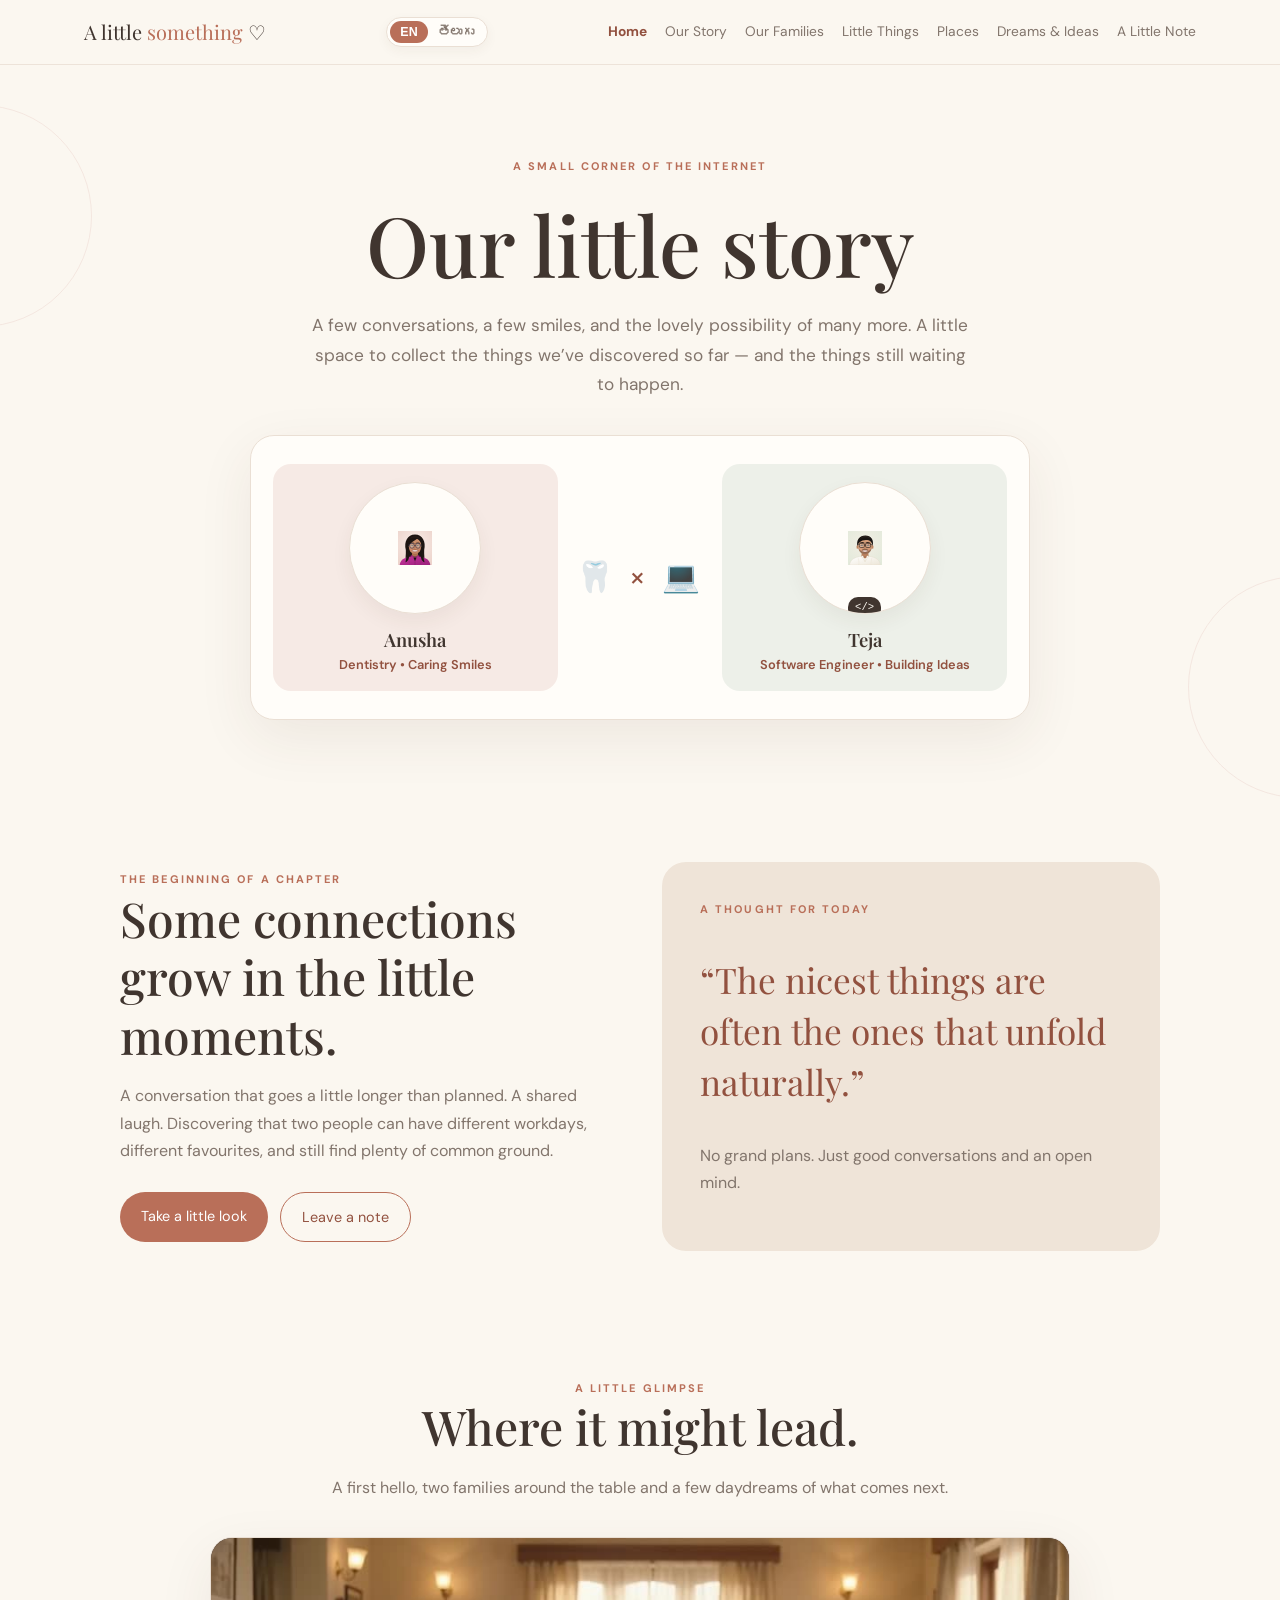
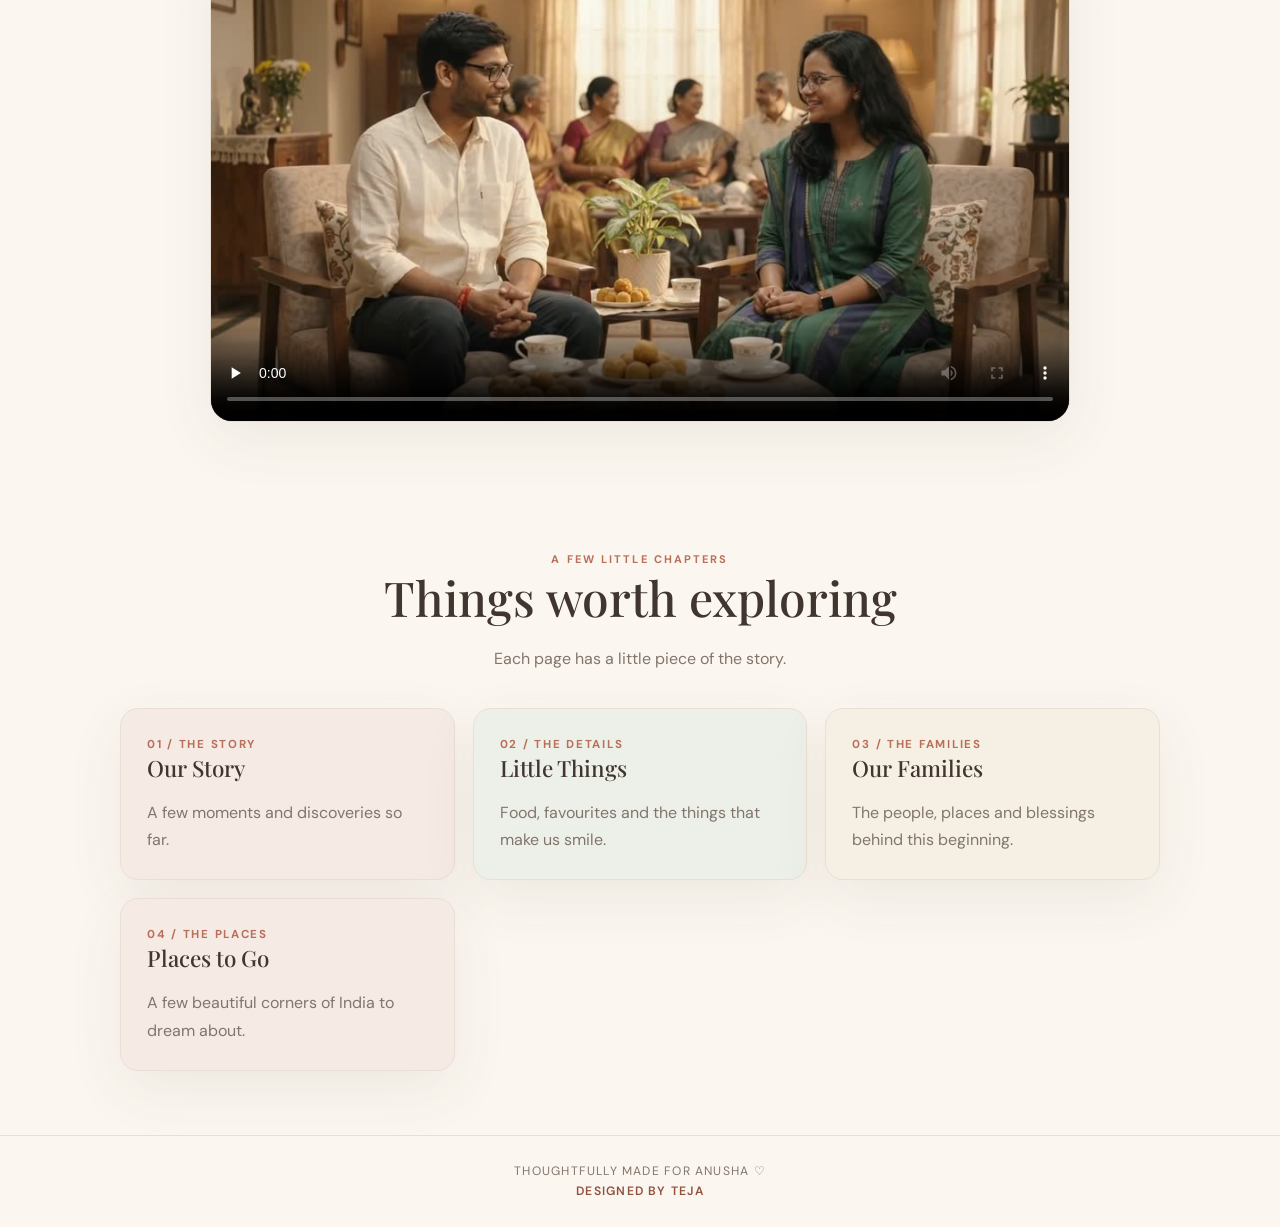
==== commit aaffff46: "html files" ====
--- a/index.html
+++ b/index.html
@@ -39,50 +39,123 @@
       <p class="lead" data-i18n="home.lead">A few conversations, a few smiles, and the lovely possibility of many more. A little space to collect the things we’ve discovered so far — and the things still waiting to happen.</p>
       <div class="duo-stage" aria-label="Anusha Dentistry and Teja Software Engineering 2D illustration">
         <div class="duo-node anusha-node">
-          <div class="duo-icon-box" style="width:92px;height:92px;overflow:hidden">
+          <div class="duo-icon-box" style="width:132px;height:132px;overflow:hidden">
             <span class="sparkle-dot"></span>
-            <!-- 2D Human-Emulated Dentist Portrait (Anusha) -->
-            <svg viewBox="0 0 96 96" width="88" height="88" fill="none" xmlns="http://www.w3.org/2000/svg">
-              <path d="M24 52C24 31 35 20 48 20C61 20 72 31 72 52C72 68 68 80 62 84H34C28 80 24 68 24 52Z" fill="#3B2B26"/>
-              <path d="M24 88C24 72 34 63 48 63C62 63 72 72 72 88H24Z" fill="#FFFDF9" stroke="#D9C8B8" stroke-width="1.5"/>
-              <path d="M40 64L48 76L56 64" stroke="#B96F59" stroke-width="1.8" stroke-linecap="round"/>
-              <rect x="43" y="54" width="10" height="11" rx="4" fill="#D99B78"/>
-              <path d="M34 42C34 31 40 25 48 25C56 25 62 31 62 42C62 52 56 59 48 59C40 59 34 52 34 42Z" fill="#E3A784"/>
-              <path d="M34 40C36 29 43 24 52 25C58 26 62 31 62 39C57 33 50 31 43 33C38 34 36 37 34 40Z" fill="#3B2B26"/>
-              <circle cx="48" cy="37" r="1.2" fill="#92513F"/>
-              <path d="M41 42C42 40.8 43.5 40.8 44.5 42" stroke="#3B2B26" stroke-width="1.5" stroke-linecap="round"/>
-              <path d="M51.5 42C52.5 40.8 54 40.8 55 42" stroke="#3B2B26" stroke-width="1.5" stroke-linecap="round"/>
-              <path d="M44 49C46 51.5 50 51.5 52 49" stroke="#7A3E2E" stroke-width="1.6" stroke-linecap="round"/>
-              <!-- Stethoscope / Dental Mirror Accent -->
-              <circle cx="67" cy="68" r="6" fill="#F2E4DE" stroke="#B96F59" stroke-width="1.5"/>
-              <path d="M63 72L57 80" stroke="#B96F59" stroke-width="1.8" stroke-linecap="round"/>
-            </svg>
+            <!-- Illustrated Portrait (Anusha) -->
+            <svg viewBox="0 0 200 200" width="100%" height="100%" xmlns="http://www.w3.org/2000/svg" role="img" aria-label="Illustration of Anusha">
+              <defs>
+              <linearGradient id="aSkin" x1="0" y1="0" x2="1" y2="1"><stop offset="0" stop-color="#D49672"/><stop offset="1" stop-color="#BF8260"/></linearGradient>
+              <linearGradient id="aNeck" x1="0" y1="0" x2="0" y2="1"><stop offset="0" stop-color="#9F6444"/><stop offset="1" stop-color="#B97B59"/></linearGradient>
+              <linearGradient id="aJacket" x1="0" y1="0" x2="1" y2="1"><stop offset="0" stop-color="#C8349F"/><stop offset="1" stop-color="#99207A"/></linearGradient>
+              <radialGradient id="aBg" cx=".5" cy=".4" r=".7"><stop offset="0" stop-color="#F9EEE9"/><stop offset="1" stop-color="#EDD4CC"/></radialGradient>
+              </defs>
+              <rect width="200" height="200" fill="url(#aBg)"/>
+              <!-- back hair -->
+              <path d="M46 112C34 62 56 20 100 20C144 20 166 62 154 112C152 140 160 164 152 196L48 196C40 164 48 140 46 112Z" fill="#1D1512"/>
+              <!-- jacket -->
+              <path d="M10 200C12 164 48 148 100 148C152 148 188 164 190 200Z" fill="url(#aJacket)"/>
+              <path d="M100 168V200" stroke="#7A1760" stroke-width="2.4" stroke-linecap="round"/>
+              <path d="M60 162C66 178 68 190 66 200M140 162C134 178 132 190 134 200" stroke="#8B1C6D" stroke-width="2" fill="none" stroke-linecap="round" opacity=".6"/>
+              <!-- neck -->
+              <path d="M82 118V152C90 164 110 164 118 152V118Z" fill="url(#aNeck)"/>
+              <path d="M82 142C92 152 108 152 118 142V152C110 164 90 164 82 152Z" fill="#8F5A3E" opacity=".4"/>
+              <!-- tee + collar -->
+              <path d="M88 152L100 176L112 152Z" fill="#1A1412"/>
+              <path d="M74 148C78 134 90 150 100 156C110 150 122 134 126 148C118 160 82 160 74 148Z" fill="#AA2886"/>
+              <path d="M74 148C78 134 90 150 100 156" stroke="#7A1760" stroke-width="1.6" fill="none"/><path d="M126 148C122 134 110 150 100 156" stroke="#7A1760" stroke-width="1.6" fill="none"/>
+              <!-- face -->
+              <path d="M62 88C62 56 78 42 100 42C122 42 138 56 138 88C138 116 122 134 100 134C78 134 62 116 62 88Z" fill="url(#aSkin)"/>
+              <ellipse cx="74" cy="106" rx="9" ry="6" fill="#E28A78" opacity=".3"/><ellipse cx="126" cy="106" rx="9" ry="6" fill="#E28A78" opacity=".3"/>
+              <!-- front hair -->
+              <path d="M60 94C52 54 74 30 100 30C128 30 150 54 140 94C138 70 128 52 112 46C98 58 74 66 60 94Z" fill="#1D1512"/>
+              <path d="M76 40C90 32 110 32 126 42" stroke="#5B4A42" stroke-width="2" stroke-linecap="round" fill="none" opacity=".55"/>
+              <path d="M62 90C50 112 54 146 44 184C58 182 68 160 68 130C68 114 66 100 62 90Z" fill="#1D1512"/>
+              <path d="M138 90C150 112 146 146 156 184C142 182 132 160 132 130C132 114 134 100 138 90Z" fill="#1D1512"/>
+              <path d="M54 130C52 150 50 166 46 178M146 130C148 150 150 166 154 178" stroke="#4A3A33" stroke-width="1.6" fill="none" stroke-linecap="round" opacity=".45"/>
+              <!-- brows -->
+              <path d="M70 75C76 68 88 68 95 73M105 73C112 68 124 68 130 75" stroke="#1D1512" stroke-width="4" stroke-linecap="round" fill="none"/>
+              <!-- eyes -->
+              <ellipse cx="82" cy="87" rx="7.2" ry="4.4" fill="#fff"/><ellipse cx="118" cy="87" rx="7.2" ry="4.4" fill="#fff"/>
+              <circle cx="82.5" cy="87" r="3.6" fill="#3B2A21"/><circle cx="117.5" cy="87" r="3.6" fill="#3B2A21"/>
+              <circle cx="82.5" cy="87" r="1.7" fill="#120D0A"/><circle cx="117.5" cy="87" r="1.7" fill="#120D0A"/>
+              <circle cx="83.7" cy="85.8" r=".9" fill="#fff"/><circle cx="118.7" cy="85.8" r=".9" fill="#fff"/>
+              <path d="M74 86C78 81 87 81 90 86M110 86C113 81 122 81 126 86" stroke="#1A1411" stroke-width="2.2" stroke-linecap="round" fill="none"/>
+              <!-- glasses -->
+              <circle cx="82" cy="87" r="14.5" fill="#fff" fill-opacity=".14" stroke="#2A2D4A" stroke-width="3.2"/>
+              <circle cx="118" cy="87" r="14.5" fill="#fff" fill-opacity=".14" stroke="#2A2D4A" stroke-width="3.2"/>
+              <path d="M96.5 85Q100 82 103.5 85M67.5 84L62 82M132.5 84L138 82" stroke="#2A2D4A" stroke-width="2.8" stroke-linecap="round" fill="none"/>
+              <path d="M72 80C75 77 79 76 83 77" stroke="#fff" stroke-width="1.6" stroke-linecap="round" fill="none" opacity=".55"/><path d="M108 80C111 77 115 76 119 77" stroke="#fff" stroke-width="1.6" stroke-linecap="round" fill="none" opacity=".55"/>
+              <!-- nose -->
+              <path d="M100 92C99 100 96 105 95 108C98 112 102 112 105 108" stroke="#A86B4B" stroke-width="2.3" stroke-linecap="round" stroke-linejoin="round" fill="none"/>
+              <!-- smile -->
+              <path d="M82 113C92 111 108 111 118 113C115 126 85 126 82 113Z" fill="#fff"/>
+              <path d="M86 117C94 119 106 119 114 117" stroke="#E6DED2" stroke-width="1.4" fill="none"/>
+              <path d="M82 113C92 111 108 111 118 113C115 126 85 126 82 113Z" fill="none" stroke="#8A3D36" stroke-width="2.6" stroke-linejoin="round"/>
+              <path d="M93 122C97 125 103 125 107 122" stroke="#C0645E" stroke-width="2" stroke-linecap="round" fill="none" opacity=".7"/>
+              </svg>
           </div>
           <div class="duo-name" data-i18n="duo.anusha.name">Anusha</div>
           <div class="duo-role" data-i18n="duo.anusha.role">Dentistry • Caring Smiles</div>
         </div>
 
         <div class="duo-bridge">
-          <div class="bridge-line"></div>
-          <div class="bridge-heart">♡</div>
-          <span class="eyebrow bridge-caption" role="img" aria-label="Care, love and code">🦷 ❤️ 💻</span>
+          <span class="eyebrow bridge-caption" role="img" aria-label="Care and code">🦷 × 💻</span>
         </div>
 
         <div class="duo-node teja-node">
-          <div class="duo-icon-box" style="width:92px;height:92px;overflow:hidden">
-            <!-- 2D Human-Emulated Software Engineer Portrait (Teja) -->
-            <svg viewBox="0 0 96 96" width="88" height="88" fill="none" xmlns="http://www.w3.org/2000/svg">
-              <path d="M22 88C22 72 33 63 48 63C63 63 74 72 74 88H22Z" fill="#7E8F73"/>
-              <rect x="43" y="54" width="10" height="11" rx="4" fill="#CF906E"/>
-              <path d="M34 41C34 30 40 24 48 24C56 24 62 30 62 41C62 51 56 58 48 58C40 58 34 51 34 41Z" fill="#DA9C7A"/>
-              <path d="M33 39C33 27 40 20 50 21C59 22 64 28 62 38C59 31 53 29 46 30C39 31 35 34 33 39Z" fill="#2F2420"/>
-              <path d="M40 41C41.2 39.8 42.8 39.8 44 41" stroke="#2F2420" stroke-width="1.5" stroke-linecap="round"/>
-              <path d="M52 41C53.2 39.8 54.8 39.8 56 41" stroke="#2F2420" stroke-width="1.5" stroke-linecap="round"/>
-              <path d="M44 48C46.5 50.5 50 50.5 52 48" stroke="#6E3929" stroke-width="1.6" stroke-linecap="round"/>
-              <!-- Laptop -->
-              <rect x="29" y="69" width="38" height="19" rx="3" fill="#40352F"/>
-              <circle cx="48" cy="78.5" r="2.2" fill="#FBF7F0"/>
-            </svg>
+          <div class="duo-icon-box" style="width:132px;height:132px;overflow:hidden">
+            <!-- Illustrated Portrait (Teja) -->
+            <svg viewBox="0 0 200 200" width="100%" height="100%" xmlns="http://www.w3.org/2000/svg" role="img" aria-label="Illustration of Teja">
+              <defs>
+              <linearGradient id="tSkin" x1="0" y1="0" x2="1" y2="1"><stop offset="0" stop-color="#DDA783"/><stop offset="1" stop-color="#C98F6B"/></linearGradient>
+              <linearGradient id="tNeck" x1="0" y1="0" x2="0" y2="1"><stop offset="0" stop-color="#A9704F"/><stop offset="1" stop-color="#C58B68"/></linearGradient>
+              <linearGradient id="tShirt" x1="0" y1="0" x2="1" y2="1"><stop offset="0" stop-color="#FFFFFF"/><stop offset="1" stop-color="#EDE6D8"/></linearGradient>
+              <radialGradient id="tBg" cx=".5" cy=".4" r=".7"><stop offset="0" stop-color="#F3EEE4"/><stop offset="1" stop-color="#E3EADB"/></radialGradient>
+              </defs>
+              <rect width="200" height="200" fill="url(#tBg)"/>
+              <!-- shirt -->
+              <path d="M10 200C12 164 48 148 100 148C152 148 188 164 190 200Z" fill="url(#tShirt)" stroke="#E2D8C6" stroke-width="2"/>
+              <path d="M60 160C64 176 66 190 64 200M140 160C136 176 134 190 136 200" stroke="#E6DDCC" stroke-width="2" fill="none" stroke-linecap="round"/>
+              <!-- neck -->
+              <path d="M80 118V150C88 164 112 164 120 150V118Z" fill="url(#tNeck)"/>
+              <path d="M80 140C90 150 110 150 120 140V150C112 162 88 162 80 150Z" fill="#9A6244" opacity=".45"/>
+              <!-- collar -->
+              <path d="M78 148L100 180L88 146Z" fill="#fff" stroke="#DDD2BF" stroke-width="2" stroke-linejoin="round"/>
+              <path d="M122 148L100 180L112 146Z" fill="#fff" stroke="#DDD2BF" stroke-width="2" stroke-linejoin="round"/>
+              <!-- ears -->
+              <ellipse cx="57" cy="94" rx="7" ry="11" fill="#C58B68"/><ellipse cx="143" cy="94" rx="7" ry="11" fill="#C58B68"/>
+              <path d="M55 90C57 92 57 98 55 100M145 90C143 92 143 98 145 100" stroke="#A9704F" stroke-width="2" fill="none" stroke-linecap="round"/>
+              <!-- face -->
+              <path d="M60 88C60 56 78 40 100 40C122 40 140 56 140 88C140 116 124 136 100 136C76 136 60 116 60 88Z" fill="url(#tSkin)"/>
+              <ellipse cx="73" cy="106" rx="9" ry="6" fill="#E59A80" opacity=".28"/><ellipse cx="127" cy="106" rx="9" ry="6" fill="#E59A80" opacity=".28"/>
+              <!-- beard -->
+              <path d="M60.5 94C62 120 78 135.5 100 135.5C122 135.5 138 120 139.5 94C136 112 124 120 100 120C76 120 64 112 60.5 94Z" fill="#4A3A30" opacity=".42"/>
+              <path d="M82 110C90 103 110 103 118 110C112 114 88 114 82 110Z" fill="#2A211B" opacity=".4"/>
+              <!-- hair -->
+              <path d="M55 90C48 52 68 26 102 26C136 26 154 52 145 90C143 72 135 60 121 55C104 50 82 54 69 66C62 72 57 80 55 90Z" fill="#191412"/>
+              <path d="M68 46C80 26 122 24 136 46C122 36 92 34 68 46Z" fill="#241C18"/>
+              <path d="M82 36C96 30 112 30 126 38" stroke="#5A4C44" stroke-width="2" stroke-linecap="round" fill="none" opacity=".6"/>
+              <!-- brows -->
+              <path d="M69 73C75 66 88 65 95 70M105 70C112 65 125 66 131 73" stroke="#191412" stroke-width="5" stroke-linecap="round" fill="none"/>
+              <!-- eyes -->
+              <ellipse cx="81" cy="86" rx="7" ry="4.2" fill="#fff"/><ellipse cx="119" cy="86" rx="7" ry="4.2" fill="#fff"/>
+              <circle cx="82" cy="86" r="3.4" fill="#3A2A22"/><circle cx="118" cy="86" r="3.4" fill="#3A2A22"/>
+              <circle cx="82" cy="86" r="1.6" fill="#120D0A"/><circle cx="118" cy="86" r="1.6" fill="#120D0A"/>
+              <circle cx="83.2" cy="84.8" r=".9" fill="#fff"/><circle cx="119.2" cy="84.8" r=".9" fill="#fff"/>
+              <path d="M73 85C77 80 86 80 89 85M111 85C114 80 123 80 127 85" stroke="#1A1411" stroke-width="2.2" stroke-linecap="round" fill="none"/>
+              <!-- glasses -->
+              <rect x="66" y="74" width="31" height="23" rx="8" fill="#fff" fill-opacity=".14" stroke="#1F1815" stroke-width="3.4"/>
+              <rect x="103" y="74" width="31" height="23" rx="8" fill="#fff" fill-opacity=".14" stroke="#1F1815" stroke-width="3.4"/>
+              <path d="M97 82Q100 79 103 82M66 80L57 78M134 80L143 78" stroke="#1F1815" stroke-width="3" stroke-linecap="round" fill="none"/>
+              <path d="M71 79L80 79" stroke="#fff" stroke-width="1.6" stroke-linecap="round" opacity=".5"/><path d="M108 79L117 79" stroke="#fff" stroke-width="1.6" stroke-linecap="round" opacity=".5"/>
+              <!-- nose -->
+              <path d="M100 90C99 99 96 104 95 108C98 112 102 112 105 108" stroke="#B07652" stroke-width="2.4" stroke-linecap="round" stroke-linejoin="round" fill="none"/>
+              <!-- smile -->
+              <path d="M84 114C92 112 108 112 116 114C113 127 87 127 84 114Z" fill="#fff"/>
+              <path d="M86 118C94 120 106 120 114 118" stroke="#E6DED2" stroke-width="1.4" fill="none"/>
+              <path d="M84 114C92 112 108 112 116 114C113 127 87 127 84 114Z" fill="none" stroke="#7A3A2C" stroke-width="2.4" stroke-linejoin="round"/>
+              <path d="M93 123C97 126 103 126 107 123" stroke="#B5645A" stroke-width="2" stroke-linecap="round" fill="none" opacity=".7"/>
+              </svg>
             <span class="code-badge">&lt;/&gt;</span>
           </div>
           <div class="duo-name" data-i18n="duo.teja.name">Teja</div>
@@ -112,6 +185,21 @@
   </section>
 
   <section class="section">
+    <div class="container" style="max-width:860px">
+      <div class="section-head">
+        <div class="eyebrow" data-i18n="home.video.eyebrow">A little glimpse</div>
+        <h2 data-i18n="home.video.title">Where it might lead.</h2>
+        <p data-i18n="home.video.sub">A first hello, two families around the table and a few daydreams of what comes next.</p>
+      </div>
+      <figure class="video-frame">
+        <video controls playsinline preload="none" poster="first-hello-poster.jpg" aria-label="A short film of a first hello between two families and a glimpse of what could come next">
+          <source src="first-hello.mp4" type="video/mp4">
+        </video>
+      </figure>
+    </div>
+  </section>
+
+  <section class="section">
     <div class="container">
       <div class="section-head">
         <div class="eyebrow" data-i18n="home.chapters.eyebrow">A few little chapters</div>
--- a/styles.css
+++ b/styles.css
@@ -369,13 +369,19 @@
   html[lang="te"] body,html[lang="te"] .lead,html[lang="te"] .muted{line-height:1.8}
 }
 
-
-/* Care ♡ Code emoji caption: same look at every breakpoint */
+/* Care × Code emoji caption: same look at every breakpoint */
 .duo-bridge .bridge-caption{
-  font-size:1.2rem;letter-spacing:.18em;line-height:1;white-space:nowrap;
-  text-transform:none;font-weight:400;
+  font-size:1.9rem;letter-spacing:.14em;line-height:1;white-space:nowrap;
+  text-transform:none;font-weight:400;color:var(--terra-dark);
 }
 @media(max-width:480px){
-  .duo-bridge{gap:12px;min-height:56px}
-  .bridge-line{width:38px}
-}+  .duo-bridge{gap:0;min-height:48px}
+}
+
+
+/* Video frames */
+.video-frame{
+  margin:0 auto;max-width:860px;border-radius:22px;overflow:hidden;
+  background:var(--paper);border:1px solid var(--line);box-shadow:var(--shadow);
+}
+.video-frame video{display:block;width:100%;height:auto;aspect-ratio:16/9;background:#2b211c}
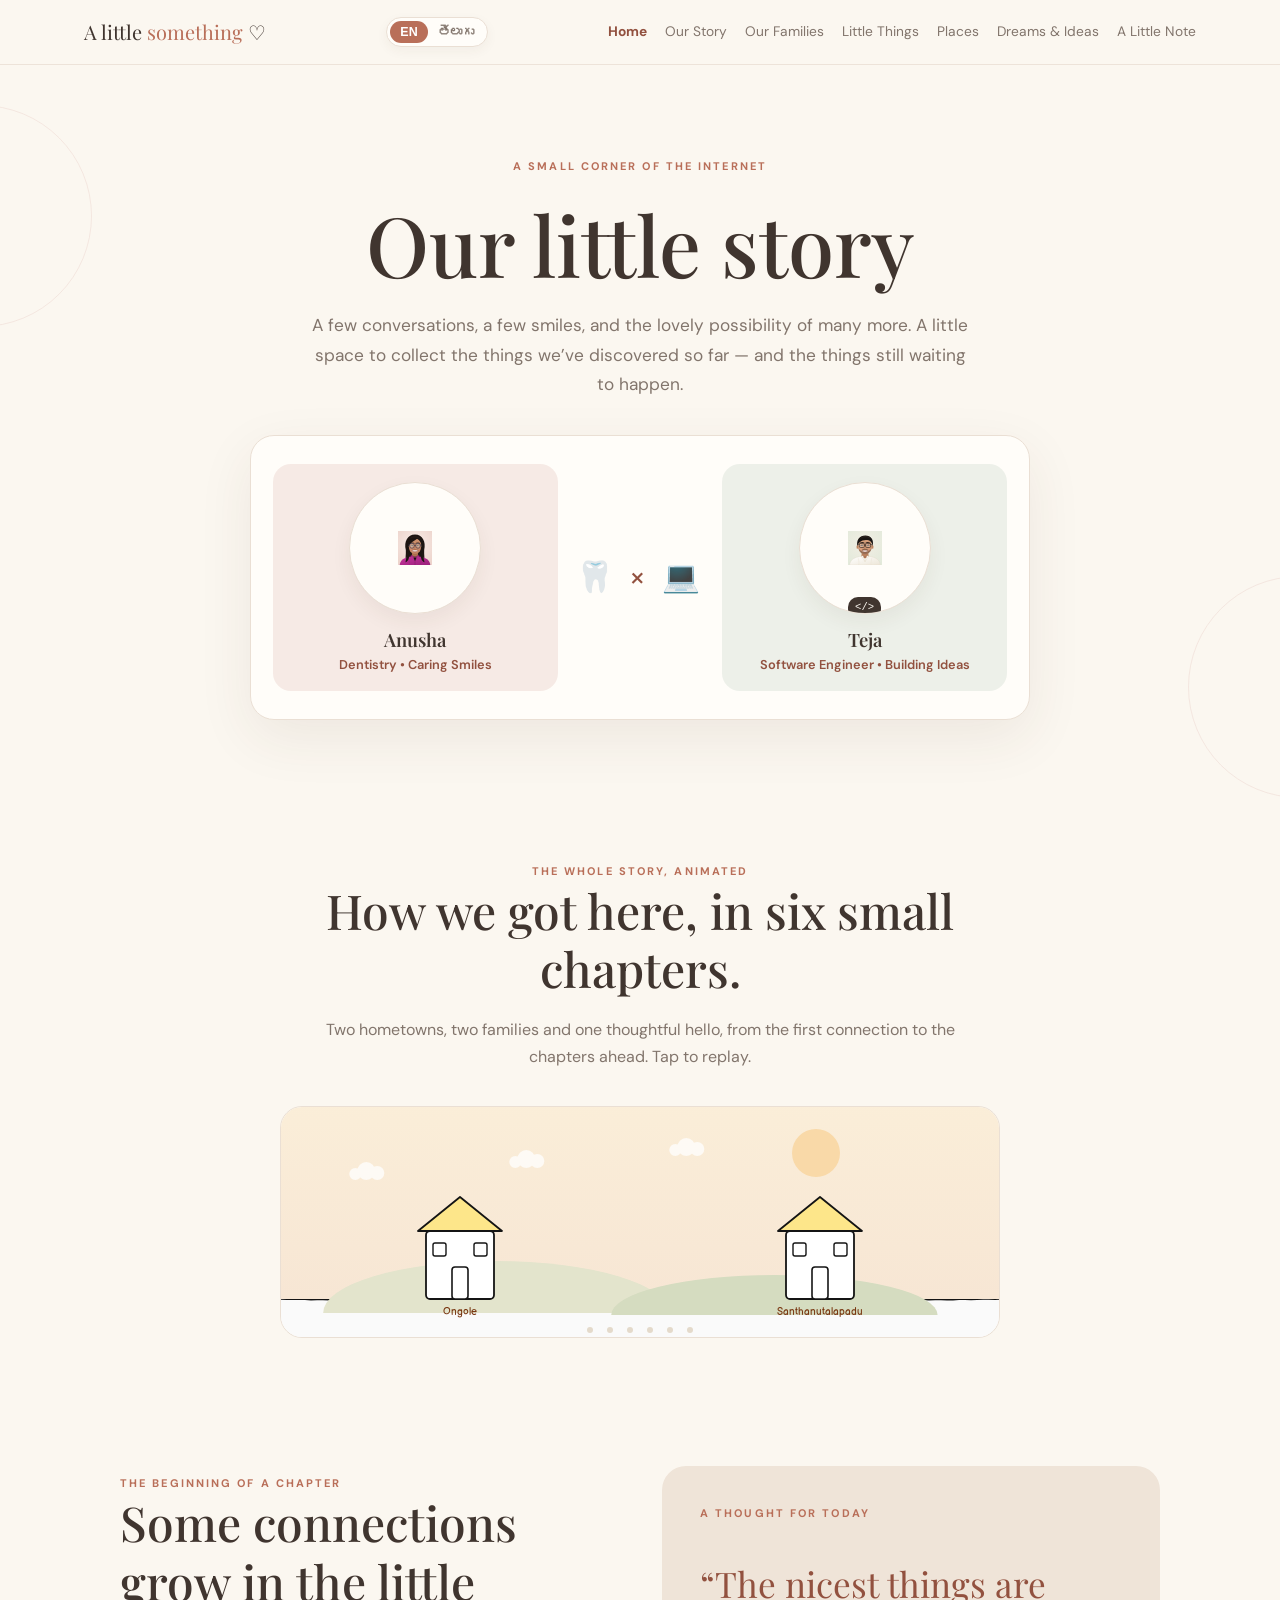
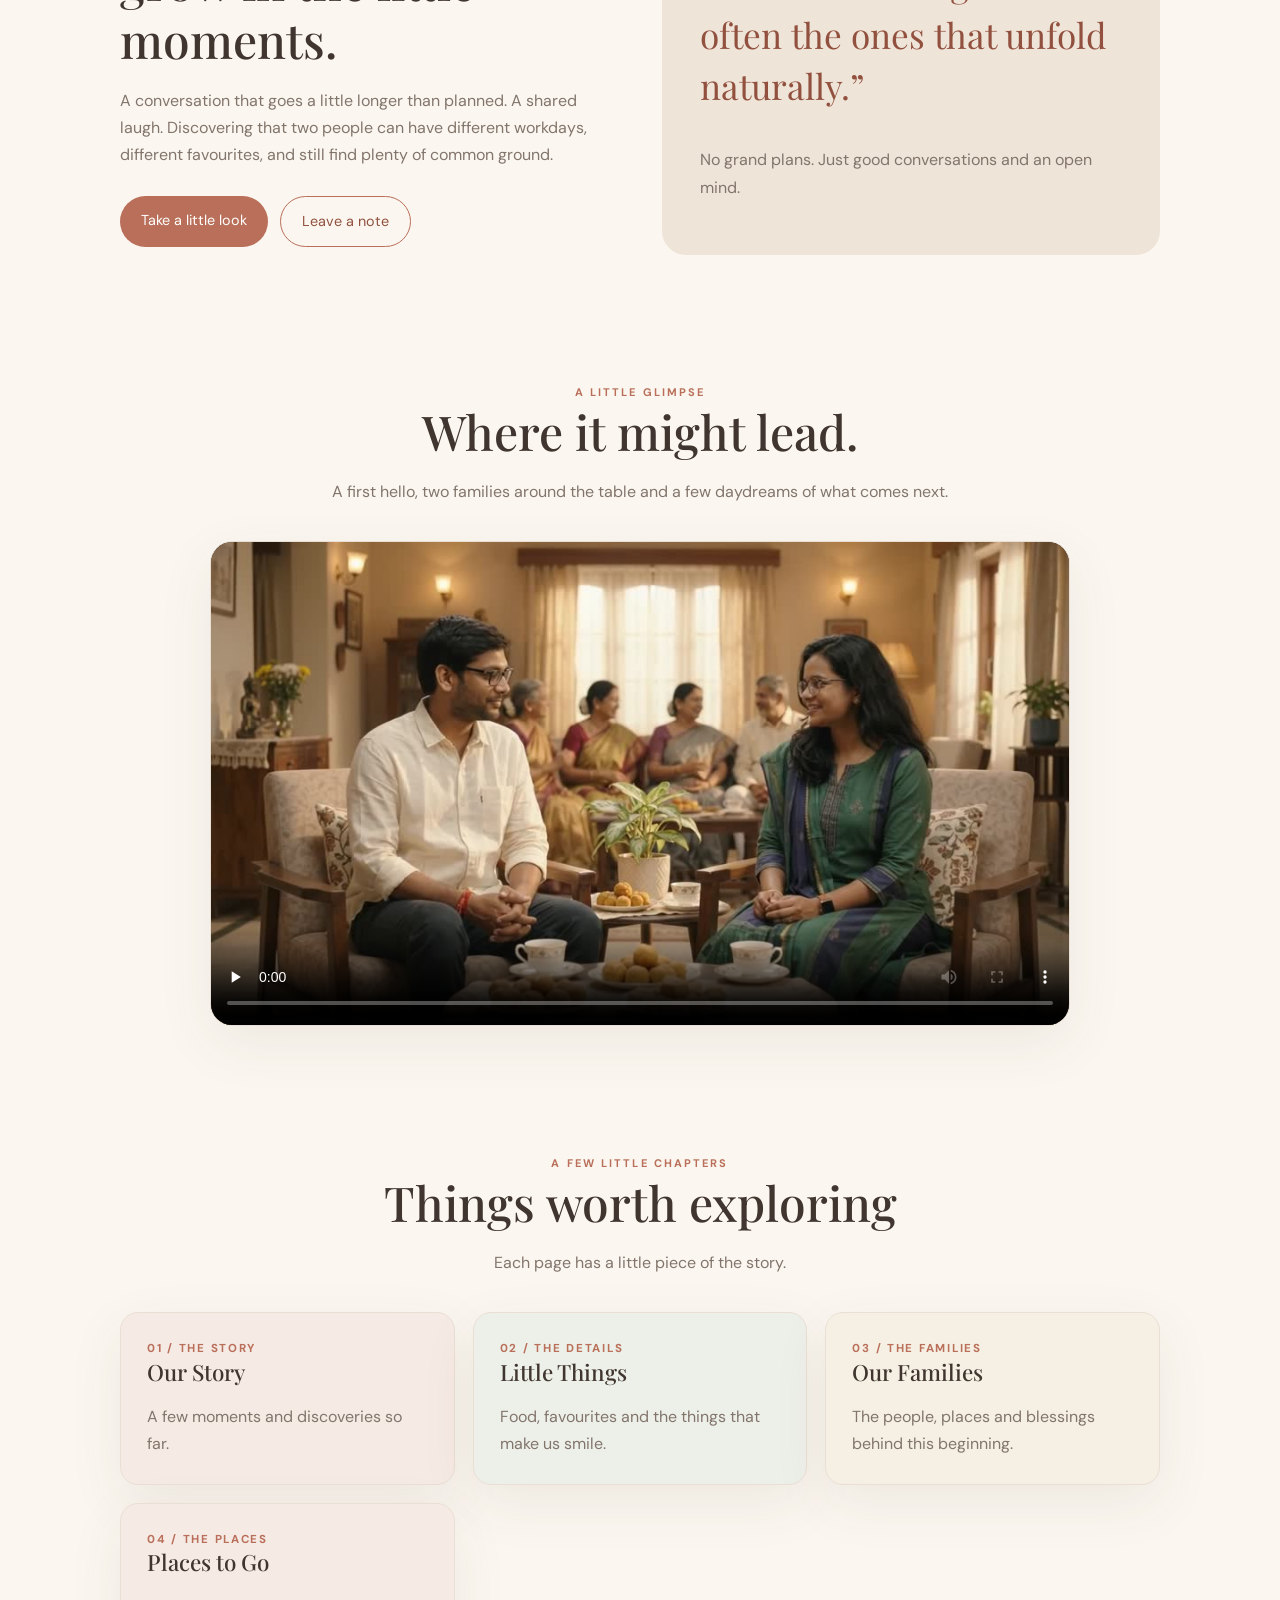
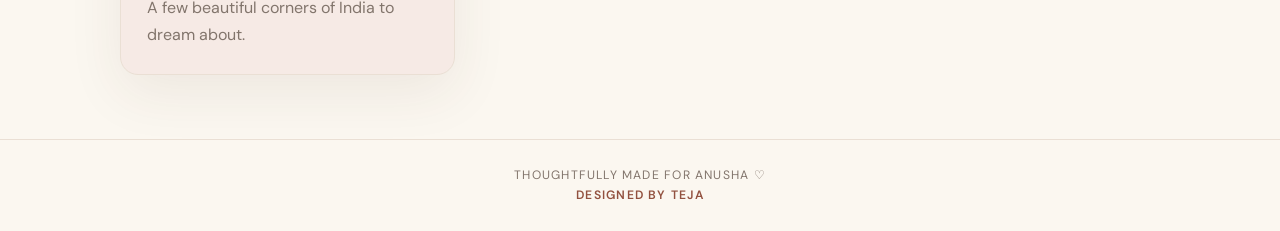
==== commit 1c7e0134: "replaced heroses with animations" ====
--- a/index.html
+++ b/index.html
@@ -7,6 +7,10 @@
   <meta name="theme-color" content="#fbf7f0">
   <meta name="description" content="A little something, thoughtfully made for Anusha.">
   <title>Home | A little something</title>
+  <link rel="icon" href="favicon(1).ico" sizes="any">
+  <link rel="icon" type="image/svg+xml" href="favicon.svg">
+  <link rel="icon" type="image/png" sizes="32x32" href="favicon-32.png">
+  <link rel="apple-touch-icon" href="apple-touch-icon.png">
   <link rel="stylesheet" href="styles.css">
 </head>
 <body>
@@ -166,6 +170,17 @@
   </section>
 
   <section class="section">
+    <div class="container" style="max-width:760px">
+      <div class="section-head">
+        <div class="eyebrow" data-i18n="story.film.eyebrow">The whole story, animated</div>
+        <h2 data-i18n="story.film.title">How we got here, in six small chapters.</h2>
+        <p data-i18n="story.film.sub">Two hometowns, two families and one thoughtful hello, from the first connection to the chapters ahead. Tap to replay.</p>
+      </div>
+      <div class="stick-frame" style="max-width:720px;margin-top:0"><stick-scene scene="story-film" play="view" style="width:100%;aspect-ratio:480/232"></stick-scene></div>
+    </div>
+  </section>
+
+  <section class="section">
     <div class="container split">
       <div>
         <div class="eyebrow" data-i18n="home.sec1.eyebrow">The beginning of a chapter</div>
@@ -220,5 +235,8 @@
   <strong data-i18n="footer.line2">DESIGNED BY TEJA</strong>
 </footer>
 <script src="script.js"></script>
+<script src="stick.js" defer></script>
+<script src="scene-kit.js" defer></script>
+<script src="scene-story-film.js" defer></script>
 </body>
 </html>
--- a/styles.css
+++ b/styles.css
@@ -384,4 +384,11 @@
   margin:0 auto;max-width:860px;border-radius:22px;overflow:hidden;
   background:var(--paper);border:1px solid var(--line);box-shadow:var(--shadow);
 }
-.video-frame video{display:block;width:100%;height:auto;aspect-ratio:16/9;background:#2b211c}+.video-frame video{display:block;width:100%;height:auto;aspect-ratio:16/9;background:#2b211c}
+
+/* Stick-figure scenes */
+.stick-frame{
+  max-width:560px;margin:28px auto 0;border:1px solid var(--line);border-radius:22px;overflow:hidden;
+  background-color:var(--paper);background-image:radial-gradient(#e6dccd 1px,transparent 1.2px);background-size:14px 14px;
+}
+.stick-frame stick-scene{display:block}
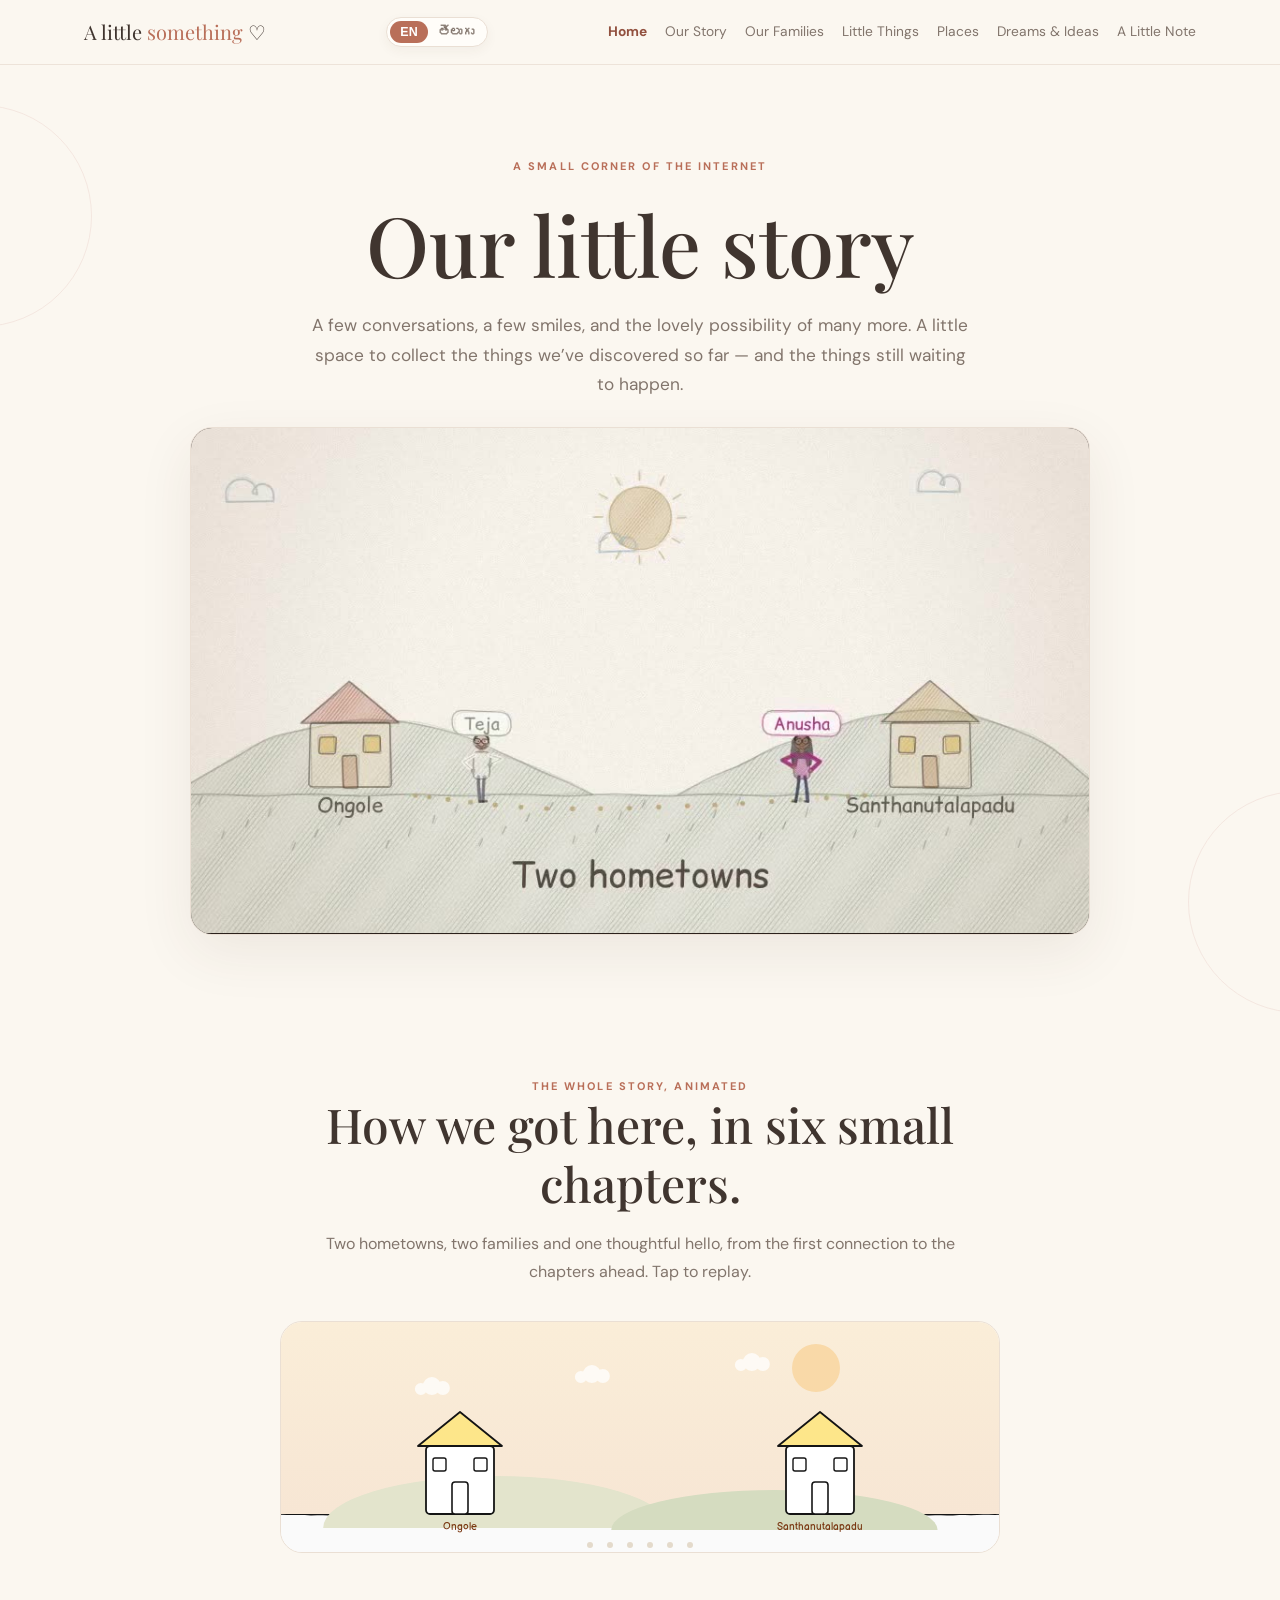
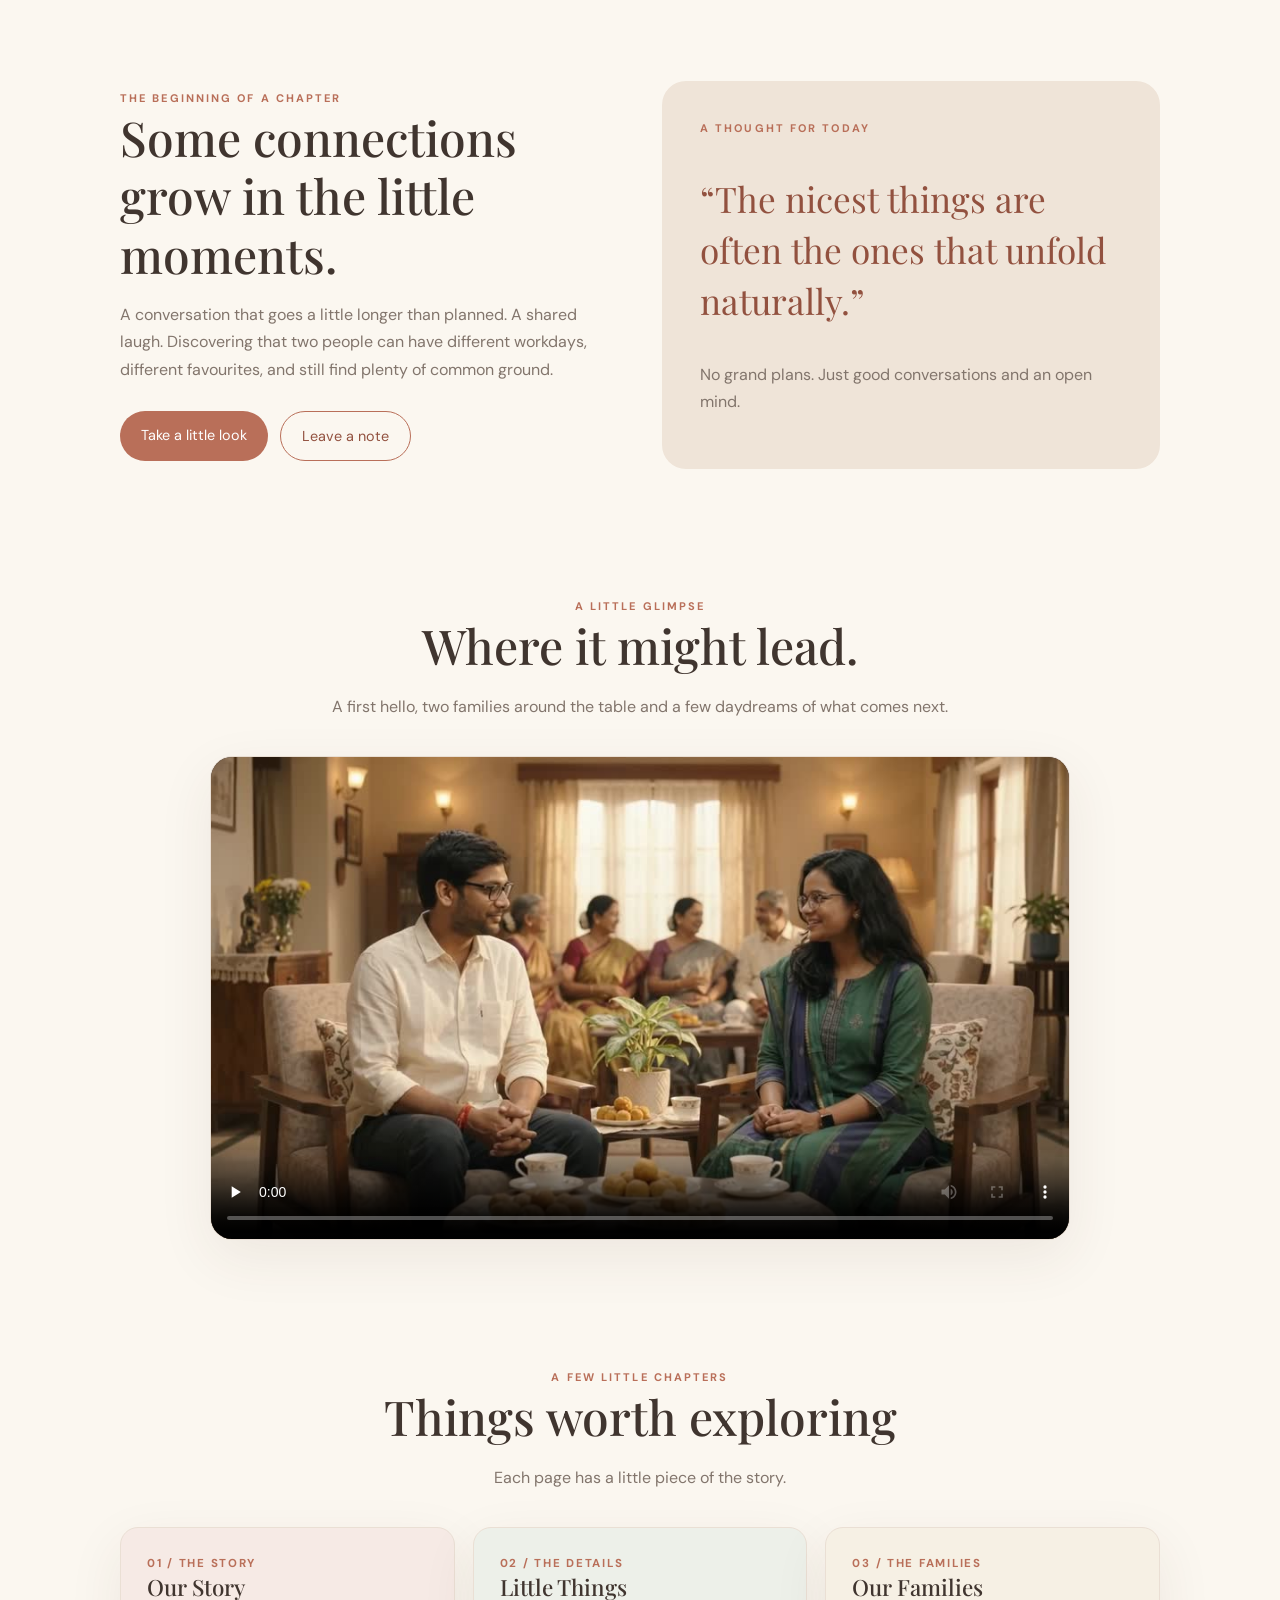
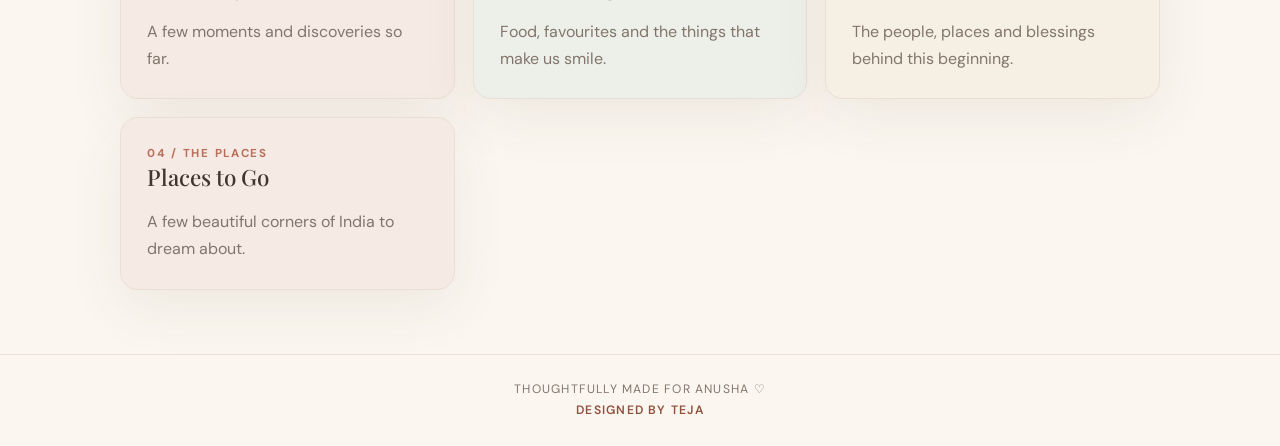
==== commit dc15ae93: "introduced mp4 animated stories" ====
--- a/index.html
+++ b/index.html
@@ -41,131 +41,11 @@
       <div class="eyebrow" data-i18n="home.eyebrow">A small corner of the internet</div>
       <h1 data-i18n="home.title">Our little story</h1>
       <p class="lead" data-i18n="home.lead">A few conversations, a few smiles, and the lovely possibility of many more. A little space to collect the things we’ve discovered so far — and the things still waiting to happen.</p>
-      <div class="duo-stage" aria-label="Anusha Dentistry and Teja Software Engineering 2D illustration">
-        <div class="duo-node anusha-node">
-          <div class="duo-icon-box" style="width:132px;height:132px;overflow:hidden">
-            <span class="sparkle-dot"></span>
-            <!-- Illustrated Portrait (Anusha) -->
-            <svg viewBox="0 0 200 200" width="100%" height="100%" xmlns="http://www.w3.org/2000/svg" role="img" aria-label="Illustration of Anusha">
-              <defs>
-              <linearGradient id="aSkin" x1="0" y1="0" x2="1" y2="1"><stop offset="0" stop-color="#D49672"/><stop offset="1" stop-color="#BF8260"/></linearGradient>
-              <linearGradient id="aNeck" x1="0" y1="0" x2="0" y2="1"><stop offset="0" stop-color="#9F6444"/><stop offset="1" stop-color="#B97B59"/></linearGradient>
-              <linearGradient id="aJacket" x1="0" y1="0" x2="1" y2="1"><stop offset="0" stop-color="#C8349F"/><stop offset="1" stop-color="#99207A"/></linearGradient>
-              <radialGradient id="aBg" cx=".5" cy=".4" r=".7"><stop offset="0" stop-color="#F9EEE9"/><stop offset="1" stop-color="#EDD4CC"/></radialGradient>
-              </defs>
-              <rect width="200" height="200" fill="url(#aBg)"/>
-              <!-- back hair -->
-              <path d="M46 112C34 62 56 20 100 20C144 20 166 62 154 112C152 140 160 164 152 196L48 196C40 164 48 140 46 112Z" fill="#1D1512"/>
-              <!-- jacket -->
-              <path d="M10 200C12 164 48 148 100 148C152 148 188 164 190 200Z" fill="url(#aJacket)"/>
-              <path d="M100 168V200" stroke="#7A1760" stroke-width="2.4" stroke-linecap="round"/>
-              <path d="M60 162C66 178 68 190 66 200M140 162C134 178 132 190 134 200" stroke="#8B1C6D" stroke-width="2" fill="none" stroke-linecap="round" opacity=".6"/>
-              <!-- neck -->
-              <path d="M82 118V152C90 164 110 164 118 152V118Z" fill="url(#aNeck)"/>
-              <path d="M82 142C92 152 108 152 118 142V152C110 164 90 164 82 152Z" fill="#8F5A3E" opacity=".4"/>
-              <!-- tee + collar -->
-              <path d="M88 152L100 176L112 152Z" fill="#1A1412"/>
-              <path d="M74 148C78 134 90 150 100 156C110 150 122 134 126 148C118 160 82 160 74 148Z" fill="#AA2886"/>
-              <path d="M74 148C78 134 90 150 100 156" stroke="#7A1760" stroke-width="1.6" fill="none"/><path d="M126 148C122 134 110 150 100 156" stroke="#7A1760" stroke-width="1.6" fill="none"/>
-              <!-- face -->
-              <path d="M62 88C62 56 78 42 100 42C122 42 138 56 138 88C138 116 122 134 100 134C78 134 62 116 62 88Z" fill="url(#aSkin)"/>
-              <ellipse cx="74" cy="106" rx="9" ry="6" fill="#E28A78" opacity=".3"/><ellipse cx="126" cy="106" rx="9" ry="6" fill="#E28A78" opacity=".3"/>
-              <!-- front hair -->
-              <path d="M60 94C52 54 74 30 100 30C128 30 150 54 140 94C138 70 128 52 112 46C98 58 74 66 60 94Z" fill="#1D1512"/>
-              <path d="M76 40C90 32 110 32 126 42" stroke="#5B4A42" stroke-width="2" stroke-linecap="round" fill="none" opacity=".55"/>
-              <path d="M62 90C50 112 54 146 44 184C58 182 68 160 68 130C68 114 66 100 62 90Z" fill="#1D1512"/>
-              <path d="M138 90C150 112 146 146 156 184C142 182 132 160 132 130C132 114 134 100 138 90Z" fill="#1D1512"/>
-              <path d="M54 130C52 150 50 166 46 178M146 130C148 150 150 166 154 178" stroke="#4A3A33" stroke-width="1.6" fill="none" stroke-linecap="round" opacity=".45"/>
-              <!-- brows -->
-              <path d="M70 75C76 68 88 68 95 73M105 73C112 68 124 68 130 75" stroke="#1D1512" stroke-width="4" stroke-linecap="round" fill="none"/>
-              <!-- eyes -->
-              <ellipse cx="82" cy="87" rx="7.2" ry="4.4" fill="#fff"/><ellipse cx="118" cy="87" rx="7.2" ry="4.4" fill="#fff"/>
-              <circle cx="82.5" cy="87" r="3.6" fill="#3B2A21"/><circle cx="117.5" cy="87" r="3.6" fill="#3B2A21"/>
-              <circle cx="82.5" cy="87" r="1.7" fill="#120D0A"/><circle cx="117.5" cy="87" r="1.7" fill="#120D0A"/>
-              <circle cx="83.7" cy="85.8" r=".9" fill="#fff"/><circle cx="118.7" cy="85.8" r=".9" fill="#fff"/>
-              <path d="M74 86C78 81 87 81 90 86M110 86C113 81 122 81 126 86" stroke="#1A1411" stroke-width="2.2" stroke-linecap="round" fill="none"/>
-              <!-- glasses -->
-              <circle cx="82" cy="87" r="14.5" fill="#fff" fill-opacity=".14" stroke="#2A2D4A" stroke-width="3.2"/>
-              <circle cx="118" cy="87" r="14.5" fill="#fff" fill-opacity=".14" stroke="#2A2D4A" stroke-width="3.2"/>
-              <path d="M96.5 85Q100 82 103.5 85M67.5 84L62 82M132.5 84L138 82" stroke="#2A2D4A" stroke-width="2.8" stroke-linecap="round" fill="none"/>
-              <path d="M72 80C75 77 79 76 83 77" stroke="#fff" stroke-width="1.6" stroke-linecap="round" fill="none" opacity=".55"/><path d="M108 80C111 77 115 76 119 77" stroke="#fff" stroke-width="1.6" stroke-linecap="round" fill="none" opacity=".55"/>
-              <!-- nose -->
-              <path d="M100 92C99 100 96 105 95 108C98 112 102 112 105 108" stroke="#A86B4B" stroke-width="2.3" stroke-linecap="round" stroke-linejoin="round" fill="none"/>
-              <!-- smile -->
-              <path d="M82 113C92 111 108 111 118 113C115 126 85 126 82 113Z" fill="#fff"/>
-              <path d="M86 117C94 119 106 119 114 117" stroke="#E6DED2" stroke-width="1.4" fill="none"/>
-              <path d="M82 113C92 111 108 111 118 113C115 126 85 126 82 113Z" fill="none" stroke="#8A3D36" stroke-width="2.6" stroke-linejoin="round"/>
-              <path d="M93 122C97 125 103 125 107 122" stroke="#C0645E" stroke-width="2" stroke-linecap="round" fill="none" opacity=".7"/>
-              </svg>
-          </div>
-          <div class="duo-name" data-i18n="duo.anusha.name">Anusha</div>
-          <div class="duo-role" data-i18n="duo.anusha.role">Dentistry • Caring Smiles</div>
-        </div>
-
-        <div class="duo-bridge">
-          <span class="eyebrow bridge-caption" role="img" aria-label="Care and code">🦷 × 💻</span>
-        </div>
-
-        <div class="duo-node teja-node">
-          <div class="duo-icon-box" style="width:132px;height:132px;overflow:hidden">
-            <!-- Illustrated Portrait (Teja) -->
-            <svg viewBox="0 0 200 200" width="100%" height="100%" xmlns="http://www.w3.org/2000/svg" role="img" aria-label="Illustration of Teja">
-              <defs>
-              <linearGradient id="tSkin" x1="0" y1="0" x2="1" y2="1"><stop offset="0" stop-color="#DDA783"/><stop offset="1" stop-color="#C98F6B"/></linearGradient>
-              <linearGradient id="tNeck" x1="0" y1="0" x2="0" y2="1"><stop offset="0" stop-color="#A9704F"/><stop offset="1" stop-color="#C58B68"/></linearGradient>
-              <linearGradient id="tShirt" x1="0" y1="0" x2="1" y2="1"><stop offset="0" stop-color="#FFFFFF"/><stop offset="1" stop-color="#EDE6D8"/></linearGradient>
-              <radialGradient id="tBg" cx=".5" cy=".4" r=".7"><stop offset="0" stop-color="#F3EEE4"/><stop offset="1" stop-color="#E3EADB"/></radialGradient>
-              </defs>
-              <rect width="200" height="200" fill="url(#tBg)"/>
-              <!-- shirt -->
-              <path d="M10 200C12 164 48 148 100 148C152 148 188 164 190 200Z" fill="url(#tShirt)" stroke="#E2D8C6" stroke-width="2"/>
-              <path d="M60 160C64 176 66 190 64 200M140 160C136 176 134 190 136 200" stroke="#E6DDCC" stroke-width="2" fill="none" stroke-linecap="round"/>
-              <!-- neck -->
-              <path d="M80 118V150C88 164 112 164 120 150V118Z" fill="url(#tNeck)"/>
-              <path d="M80 140C90 150 110 150 120 140V150C112 162 88 162 80 150Z" fill="#9A6244" opacity=".45"/>
-              <!-- collar -->
-              <path d="M78 148L100 180L88 146Z" fill="#fff" stroke="#DDD2BF" stroke-width="2" stroke-linejoin="round"/>
-              <path d="M122 148L100 180L112 146Z" fill="#fff" stroke="#DDD2BF" stroke-width="2" stroke-linejoin="round"/>
-              <!-- ears -->
-              <ellipse cx="57" cy="94" rx="7" ry="11" fill="#C58B68"/><ellipse cx="143" cy="94" rx="7" ry="11" fill="#C58B68"/>
-              <path d="M55 90C57 92 57 98 55 100M145 90C143 92 143 98 145 100" stroke="#A9704F" stroke-width="2" fill="none" stroke-linecap="round"/>
-              <!-- face -->
-              <path d="M60 88C60 56 78 40 100 40C122 40 140 56 140 88C140 116 124 136 100 136C76 136 60 116 60 88Z" fill="url(#tSkin)"/>
-              <ellipse cx="73" cy="106" rx="9" ry="6" fill="#E59A80" opacity=".28"/><ellipse cx="127" cy="106" rx="9" ry="6" fill="#E59A80" opacity=".28"/>
-              <!-- beard -->
-              <path d="M60.5 94C62 120 78 135.5 100 135.5C122 135.5 138 120 139.5 94C136 112 124 120 100 120C76 120 64 112 60.5 94Z" fill="#4A3A30" opacity=".42"/>
-              <path d="M82 110C90 103 110 103 118 110C112 114 88 114 82 110Z" fill="#2A211B" opacity=".4"/>
-              <!-- hair -->
-              <path d="M55 90C48 52 68 26 102 26C136 26 154 52 145 90C143 72 135 60 121 55C104 50 82 54 69 66C62 72 57 80 55 90Z" fill="#191412"/>
-              <path d="M68 46C80 26 122 24 136 46C122 36 92 34 68 46Z" fill="#241C18"/>
-              <path d="M82 36C96 30 112 30 126 38" stroke="#5A4C44" stroke-width="2" stroke-linecap="round" fill="none" opacity=".6"/>
-              <!-- brows -->
-              <path d="M69 73C75 66 88 65 95 70M105 70C112 65 125 66 131 73" stroke="#191412" stroke-width="5" stroke-linecap="round" fill="none"/>
-              <!-- eyes -->
-              <ellipse cx="81" cy="86" rx="7" ry="4.2" fill="#fff"/><ellipse cx="119" cy="86" rx="7" ry="4.2" fill="#fff"/>
-              <circle cx="82" cy="86" r="3.4" fill="#3A2A22"/><circle cx="118" cy="86" r="3.4" fill="#3A2A22"/>
-              <circle cx="82" cy="86" r="1.6" fill="#120D0A"/><circle cx="118" cy="86" r="1.6" fill="#120D0A"/>
-              <circle cx="83.2" cy="84.8" r=".9" fill="#fff"/><circle cx="119.2" cy="84.8" r=".9" fill="#fff"/>
-              <path d="M73 85C77 80 86 80 89 85M111 85C114 80 123 80 127 85" stroke="#1A1411" stroke-width="2.2" stroke-linecap="round" fill="none"/>
-              <!-- glasses -->
-              <rect x="66" y="74" width="31" height="23" rx="8" fill="#fff" fill-opacity=".14" stroke="#1F1815" stroke-width="3.4"/>
-              <rect x="103" y="74" width="31" height="23" rx="8" fill="#fff" fill-opacity=".14" stroke="#1F1815" stroke-width="3.4"/>
-              <path d="M97 82Q100 79 103 82M66 80L57 78M134 80L143 78" stroke="#1F1815" stroke-width="3" stroke-linecap="round" fill="none"/>
-              <path d="M71 79L80 79" stroke="#fff" stroke-width="1.6" stroke-linecap="round" opacity=".5"/><path d="M108 79L117 79" stroke="#fff" stroke-width="1.6" stroke-linecap="round" opacity=".5"/>
-              <!-- nose -->
-              <path d="M100 90C99 99 96 104 95 108C98 112 102 112 105 108" stroke="#B07652" stroke-width="2.4" stroke-linecap="round" stroke-linejoin="round" fill="none"/>
-              <!-- smile -->
-              <path d="M84 114C92 112 108 112 116 114C113 127 87 127 84 114Z" fill="#fff"/>
-              <path d="M86 118C94 120 106 120 114 118" stroke="#E6DED2" stroke-width="1.4" fill="none"/>
-              <path d="M84 114C92 112 108 112 116 114C113 127 87 127 84 114Z" fill="none" stroke="#7A3A2C" stroke-width="2.4" stroke-linejoin="round"/>
-              <path d="M93 123C97 126 103 126 107 123" stroke="#B5645A" stroke-width="2" stroke-linecap="round" fill="none" opacity=".7"/>
-              </svg>
-            <span class="code-badge">&lt;/&gt;</span>
-          </div>
-          <div class="duo-name" data-i18n="duo.teja.name">Teja</div>
-          <div class="duo-role" data-i18n="duo.teja.role">Software Engineer • Building Ideas</div>
-        </div>
-      </div>
+      <figure class="video-frame" style="max-width:900px;margin:28px auto 0">
+        <video autoplay muted loop playsinline preload="auto" poster="home-hero-poster.jpg" aria-label="A hand-drawn film in coloured pencil: two hometowns, two families saying hello, Anusha caring and Teja coding, cooking together and tasting each other's dish, then planting flags for Kerala, Goa and Kashmir.">
+          <source src="home-hero.mp4" type="video/mp4">
+        </video>
+      </figure>
     </div>
   </section>
 
